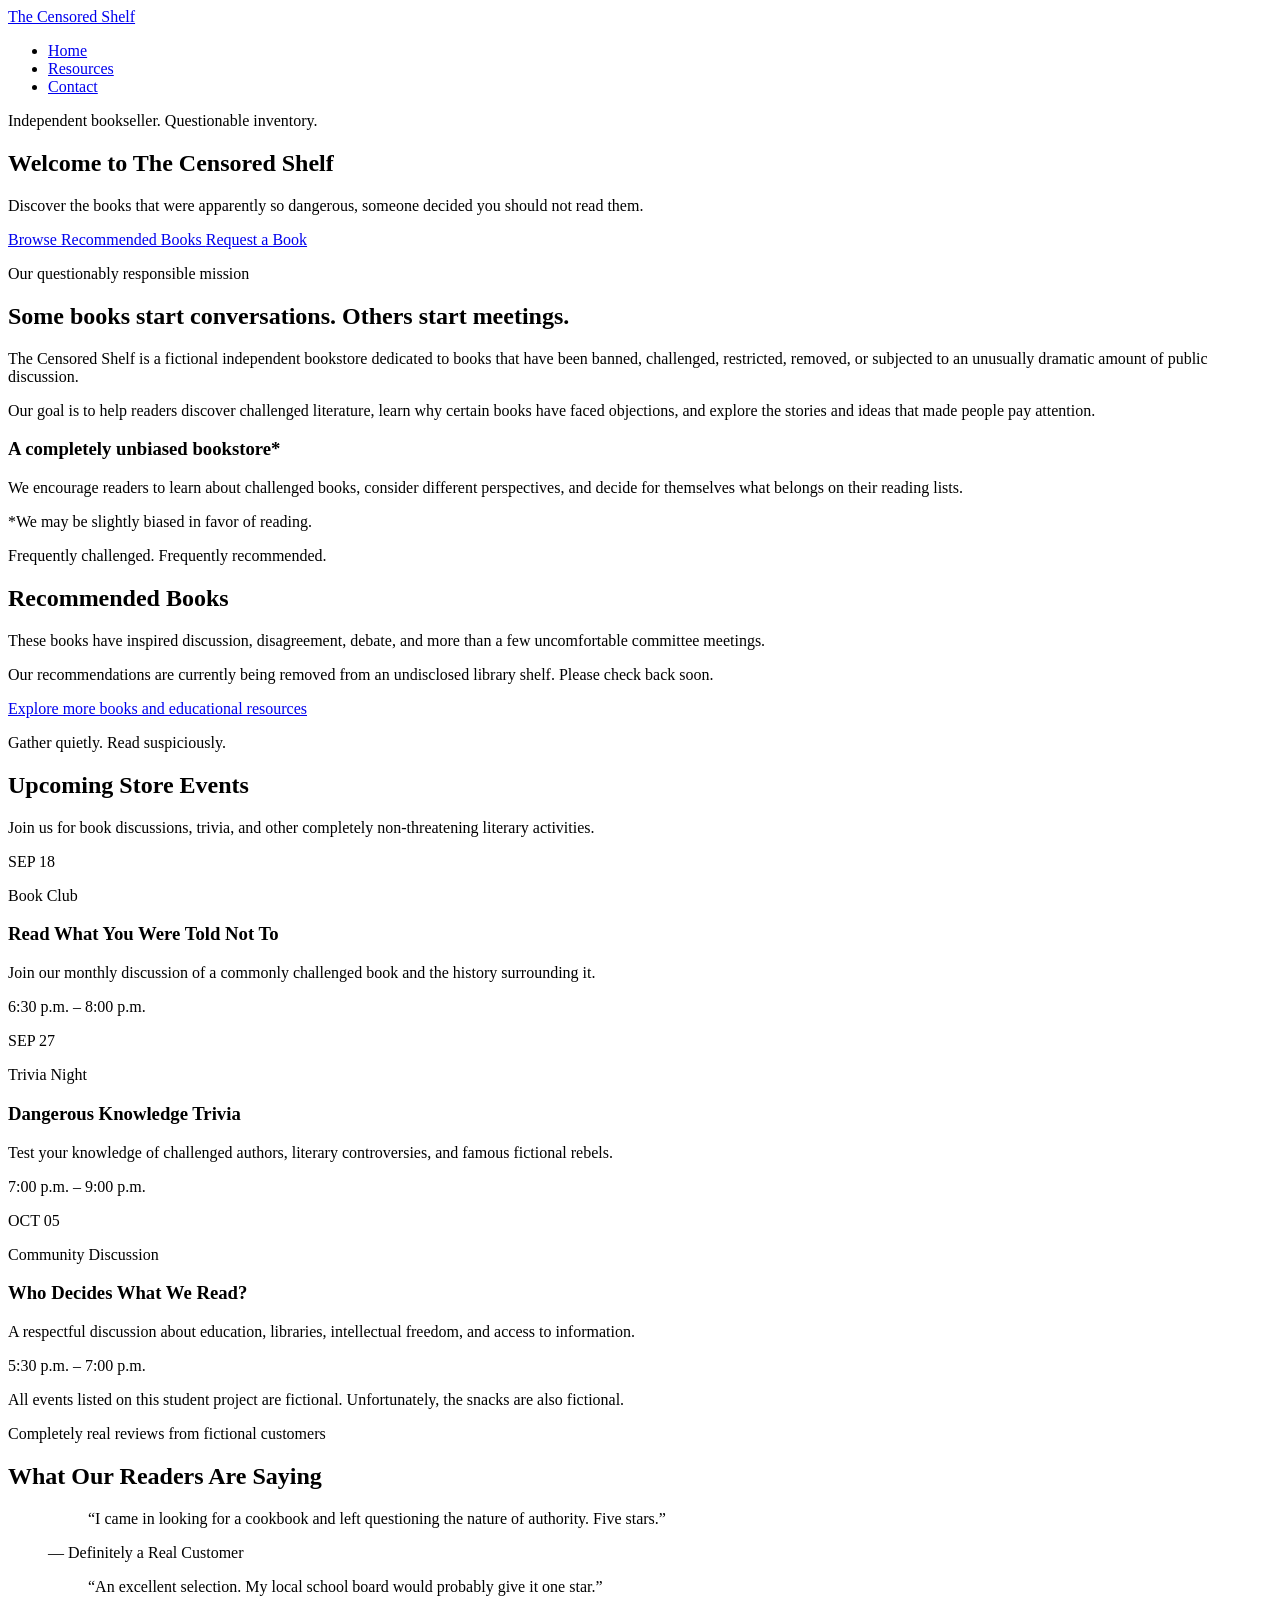
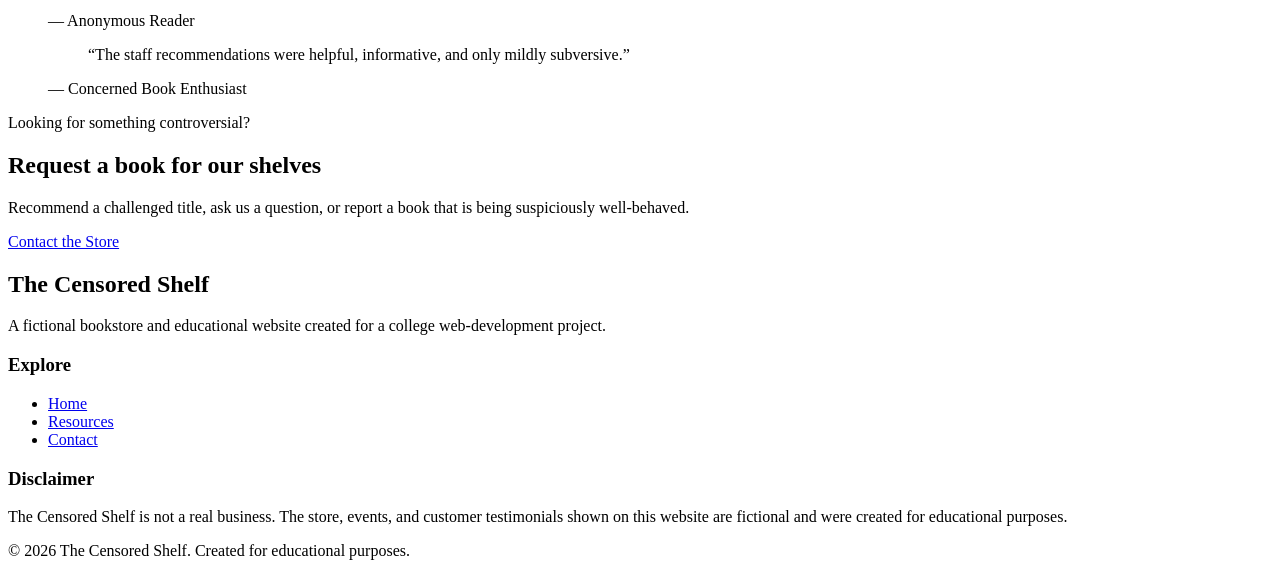
==== index.html @ 8cf1f55f "Main Page Structure Added the first pass of the main page sections" ====
<!DOCTYPE html>
<html lang="en">

<head>
    <meta charset="UTF-8">

    <meta name="viewport" content="width=device-width, initial-scale=1.0">

    <meta name="description"
        content="The Censored Shelf is a fictional bookstore and educational resource focused on banned and challenged books.">

    <title>The Censored Shelf | Home</title>

    <link rel="stylesheet" href="css/styles.css">
</head>

<body>

    <!-- Site header -->
    <header class="site-header">
        <div class="header-container">

            <a class="site-logo" href="index.html">
                The Censored Shelf
            </a>

            <nav class="main-navigation" aria-label="Main navigation">
                <ul class="navigation-list">
                    <li>
                        <a class="active-page" href="index.html">Home</a>
                    </li>

                    <li>
                        <a href="resource.html">Resources</a>
                    </li>

                    <li>
                        <a href="contact.html">Contact</a>
                    </li>
                </ul>
            </nav>

        </div>
    </header>


    <main>

        <!-- Hero section -->
        <section class="hero-section">
            <div class="hero-content">

                <p class="hero-label">
                    Independent bookseller. Questionable inventory.
                </p>

                <h1>Welcome to The Censored Shelf</h1>

                <p class="hero-tagline">
                    Discover the books that were apparently so dangerous,
                    someone decided you should not read them.
                </p>

                <div class="hero-buttons">

                    <!-- Scrolls to the recommended books section on this page -->
                    <a class="primary-button" href="#recommended-books">
                        Browse Recommended Books
                    </a>

                    <!-- Links to Lucy's contact/request page -->
                    <a class="secondary-button" href="contact.html">
                        Request a Book
                    </a>

                </div>

            </div>
        </section>


        <!-- Mission and about section -->
        <section class="about-section" id="about">
            <div class="section-container">

                <div class="section-heading">
                    <p class="section-label">
                        Our questionably responsible mission
                    </p>

                    <h2>Some books start conversations. Others start meetings.</h2>
                </div>

                <div class="about-content">

                    <div class="about-text">
                        <p>
                            The Censored Shelf is a fictional independent bookstore
                            dedicated to books that have been banned, challenged,
                            restricted, removed, or subjected to an unusually dramatic
                            amount of public discussion.
                        </p>

                        <p>
                            Our goal is to help readers discover challenged literature,
                            learn why certain books have faced objections, and explore
                            the stories and ideas that made people pay attention.
                        </p>
                    </div>

                    <aside class="about-callout">
                        <h3>A completely unbiased bookstore*</h3>

                        <p>
                            We encourage readers to learn about challenged books,
                            consider different perspectives, and decide for themselves
                            what belongs on their reading lists.
                        </p>

                        <p class="small-print">
                            *We may be slightly biased in favor of reading.
                        </p>
                    </aside>

                </div>

            </div>
        </section>


        <!-- Recommended books section -->
        <section class="books-section" id="recommended-books">
            <div class="section-container">

                <div class="section-heading">
                    <p class="section-label">
                        Frequently challenged. Frequently recommended.
                    </p>

                    <h2>Recommended Books</h2>

                    <p>
                        These books have inspired discussion, disagreement,
                        debate, and more than a few uncomfortable committee meetings.
                    </p>
                </div>

                <!--
                    David's JavaScript will dynamically generate the recommended
                    book cards and place them inside this container.
                -->
                <div class="book-grid" id="book-list" aria-live="polite">

                    <p class="book-loading">
                        Our recommendations are currently being removed from
                        an undisclosed library shelf. Please check back soon.
                    </p>

                </div>

                <noscript>
                    <p class="javascript-message">
                        JavaScript must be enabled to view the recommended book list.
                    </p>
                </noscript>

                <div class="section-link">
                    <a class="text-link" href="resource.html">
                        Explore more books and educational resources
                    </a>
                </div>

            </div>
        </section>


        <!-- Upcoming events section -->
        <section class="events-section">
            <div class="section-container">

                <div class="section-heading">
                    <p class="section-label">
                        Gather quietly. Read suspiciously.
                    </p>

                    <h2>Upcoming Store Events</h2>

                    <p>
                        Join us for book discussions, trivia, and other
                        completely non-threatening literary activities.
                    </p>
                </div>

                <div class="event-grid">

                    <article class="event-card">

                        <div class="event-date">
                            <span class="event-month">SEP</span>
                            <span class="event-day">18</span>
                        </div>

                        <div class="event-details">
                            <p class="event-type">Book Club</p>

                            <h3>Read What You Were Told Not To</h3>

                            <p>
                                Join our monthly discussion of a commonly challenged
                                book and the history surrounding it.
                            </p>

                            <p class="event-time">
                                6:30 p.m. – 8:00 p.m.
                            </p>
                        </div>

                    </article>


                    <article class="event-card">

                        <div class="event-date">
                            <span class="event-month">SEP</span>
                            <span class="event-day">27</span>
                        </div>

                        <div class="event-details">
                            <p class="event-type">Trivia Night</p>

                            <h3>Dangerous Knowledge Trivia</h3>

                            <p>
                                Test your knowledge of challenged authors,
                                literary controversies, and famous fictional rebels.
                            </p>

                            <p class="event-time">
                                7:00 p.m. – 9:00 p.m.
                            </p>
                        </div>

                    </article>


                    <article class="event-card">

                        <div class="event-date">
                            <span class="event-month">OCT</span>
                            <span class="event-day">05</span>
                        </div>

                        <div class="event-details">
                            <p class="event-type">Community Discussion</p>

                            <h3>Who Decides What We Read?</h3>

                            <p>
                                A respectful discussion about education, libraries,
                                intellectual freedom, and access to information.
                            </p>

                            <p class="event-time">
                                5:30 p.m. – 7:00 p.m.
                            </p>
                        </div>

                    </article>

                </div>

                <p class="fictional-event-note">
                    All events listed on this student project are fictional.
                    Unfortunately, the snacks are also fictional.
                </p>

            </div>
        </section>


        <!-- Testimonials section -->
        <section class="testimonials-section">
            <div class="section-container">

                <div class="section-heading">
                    <p class="section-label">
                        Completely real reviews from fictional customers
                    </p>

                    <h2>What Our Readers Are Saying</h2>
                </div>

                <div class="testimonial-grid">

                    <figure class="testimonial-card">

                        <blockquote>
                            <p>
                                “I came in looking for a cookbook and left questioning
                                the nature of authority. Five stars.”
                            </p>
                        </blockquote>

                        <figcaption>
                            — Definitely a Real Customer
                        </figcaption>

                    </figure>


                    <figure class="testimonial-card">

                        <blockquote>
                            <p>
                                “An excellent selection. My local school board would
                                probably give it one star.”
                            </p>
                        </blockquote>

                        <figcaption>
                            — Anonymous Reader
                        </figcaption>

                    </figure>


                    <figure class="testimonial-card">

                        <blockquote>
                            <p>
                                “The staff recommendations were helpful, informative,
                                and only mildly subversive.”
                            </p>
                        </blockquote>

                        <figcaption>
                            — Concerned Book Enthusiast
                        </figcaption>

                    </figure>

                </div>

            </div>
        </section>


        <!-- Contact call-to-action -->
        <section class="contact-banner">
            <div class="section-container contact-banner-content">

                <div class="contact-banner-text">
                    <p class="section-label">
                        Looking for something controversial?
                    </p>

                    <h2>Request a book for our shelves</h2>

                    <p>
                        Recommend a challenged title, ask us a question,
                        or report a book that is being suspiciously well-behaved.
                    </p>
                </div>

                <a class="primary-button" href="contact.html">
                    Contact the Store
                </a>

            </div>
        </section>

    </main>


    <!-- Site footer -->
    <footer class="site-footer">
        <div class="footer-container">

            <div class="footer-about">
                <h2>The Censored Shelf</h2>

                <p>
                    A fictional bookstore and educational website created
                    for a college web-development project.
                </p>
            </div>


            <nav class="footer-navigation" aria-label="Footer navigation">
                <h3>Explore</h3>

                <ul>
                    <li>
                        <a href="index.html">Home</a>
                    </li>

                    <li>
                        <a href="resource.html">Resources</a>
                    </li>

                    <li>
                        <a href="contact.html">Contact</a>
                    </li>
                </ul>
            </nav>


            <div class="footer-disclaimer">
                <h3>Disclaimer</h3>

                <p>
                    The Censored Shelf is not a real business. The store,
                    events, and customer testimonials shown on this website
                    are fictional and were created for educational purposes.
                </p>
            </div>

        </div>

        <div class="footer-bottom">
            <p>
                &copy; 2026 The Censored Shelf. Created for educational purposes.
            </p>
        </div>
    </footer>


    <!--
        David can add the JavaScript file here after creating it.

        Expected filename:
        js/script.js

        Uncomment the line below once the file exists.
    -->

    <!-- <script src="js/script.js"></script> -->

</body>

</html>
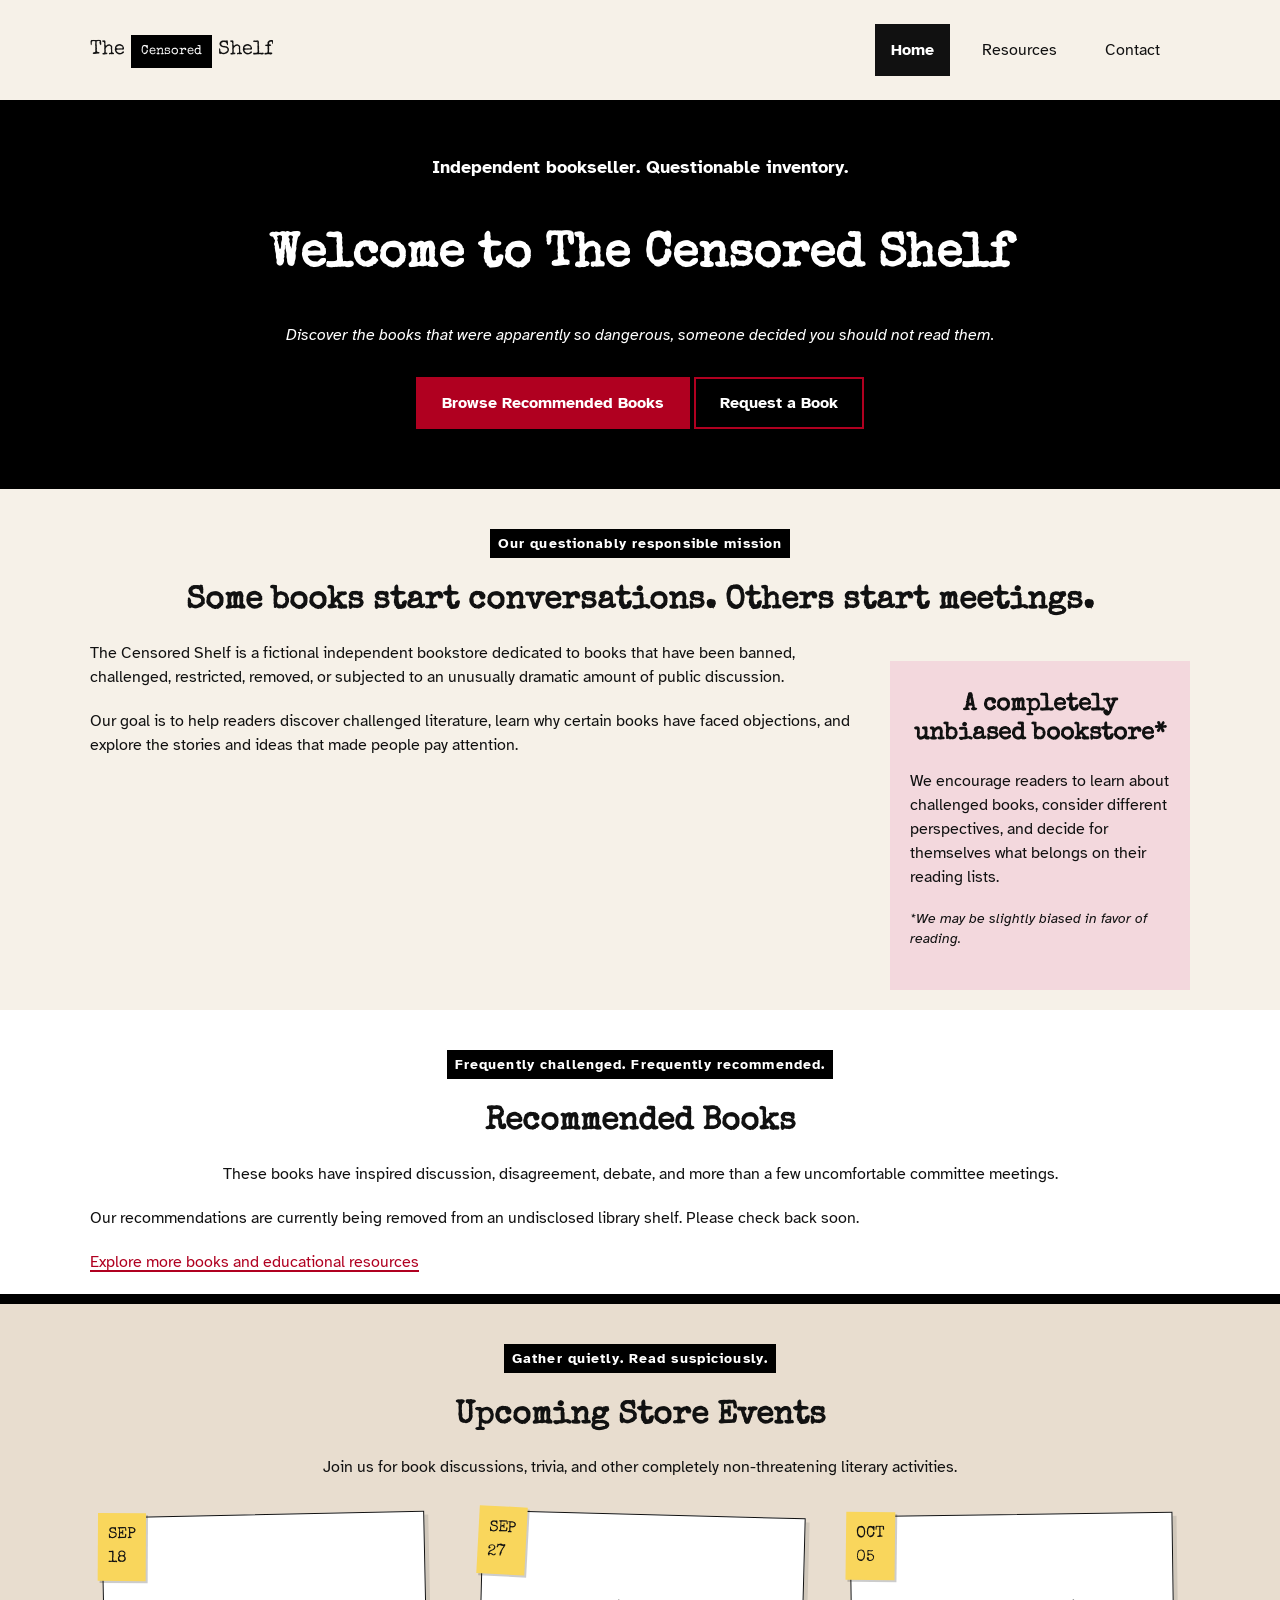
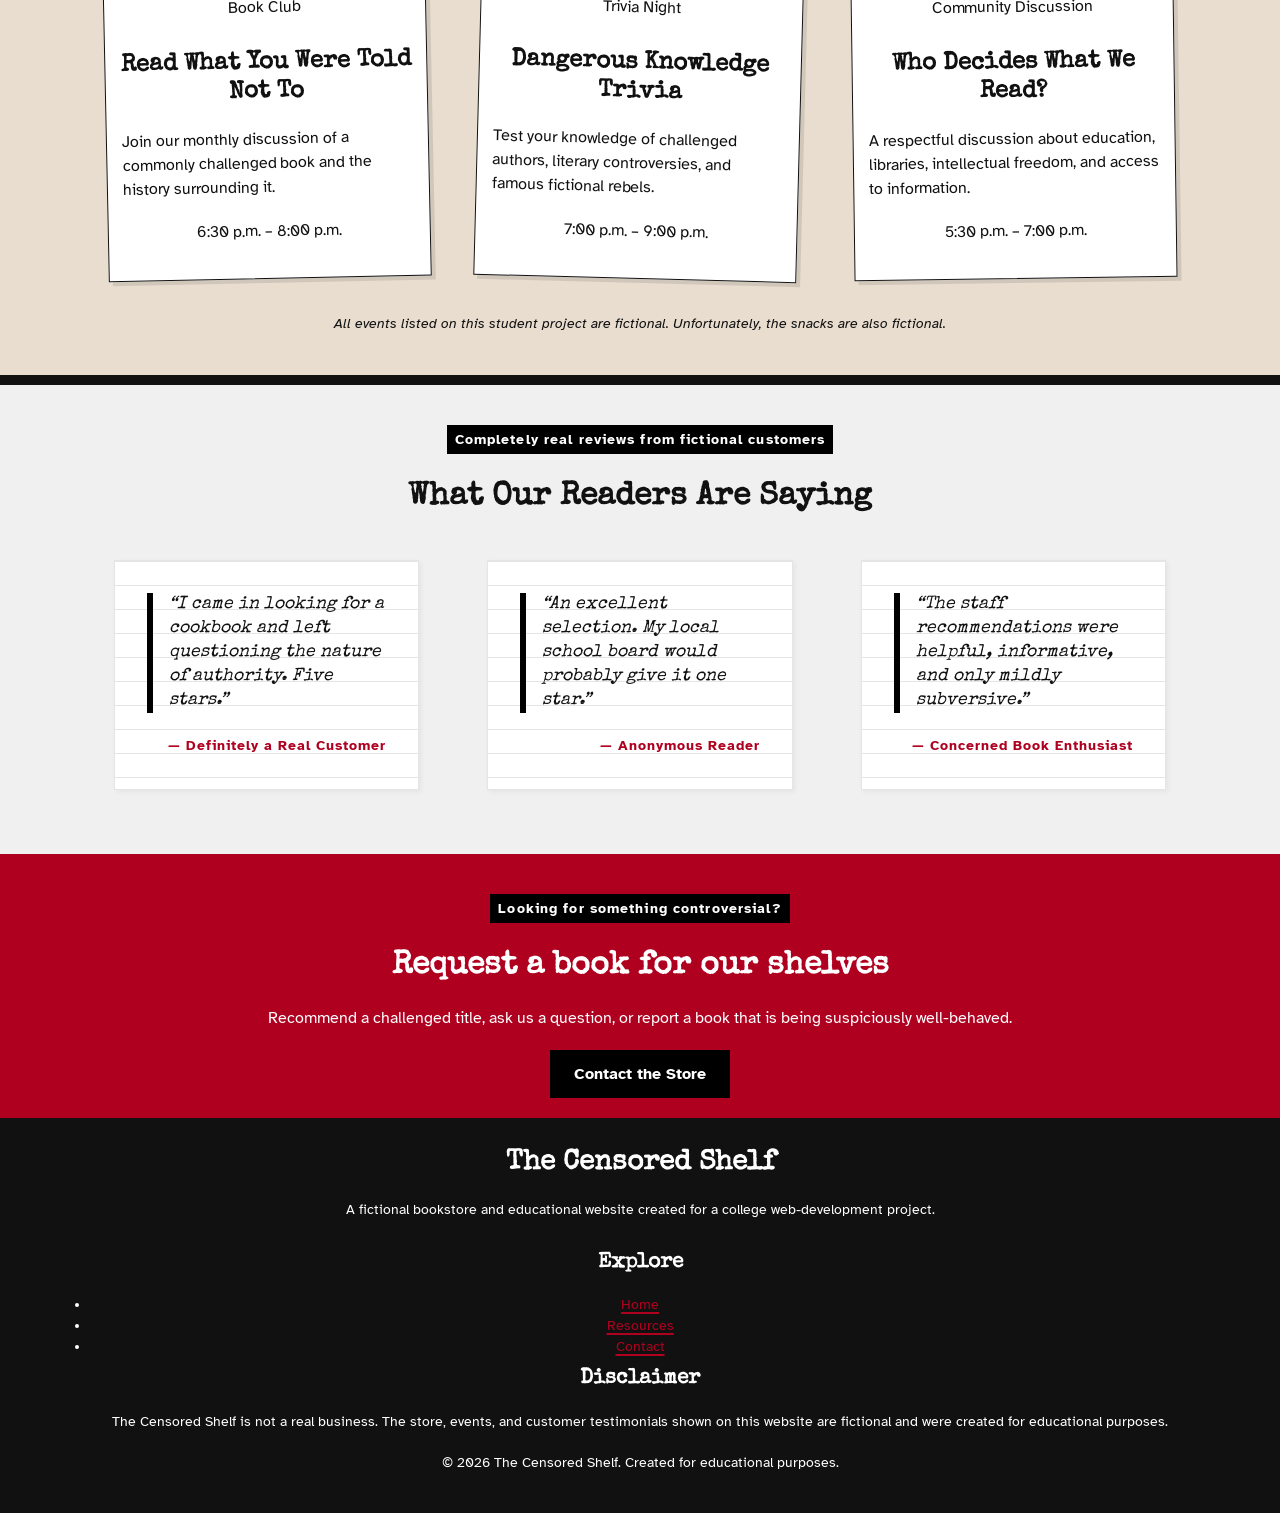
==== commit 81659d9d: "Initial styling of main page" ====
--- a/index.html
+++ b/index.html
@@ -10,6 +10,12 @@
         content="The Censored Shelf is a fictional bookstore and educational resource focused on banned and challenged books.">
 
     <title>The Censored Shelf | Home</title>
+
+    <link rel="preconnect" href="https://fonts.googleapis.com">
+    <link rel="preconnect" href="https://fonts.gstatic.com" crossorigin>
+    <link
+        href="https://fonts.googleapis.com/css2?family=Atkinson+Hyperlegible:ital,wght@0,400;0,700;1,400;1,700&family=Special+Elite&display=swap"
+        rel="stylesheet">
 
     <link rel="stylesheet" href="css/styles.css">
 </head>
@@ -21,10 +27,12 @@
         <div class="header-container">
 
             <a class="site-logo" href="index.html">
-                The Censored Shelf
+                The <span class="redacted">Censored</span> Shelf
             </a>
 
             <nav class="main-navigation" aria-label="Main navigation">
+                <input type="checkbox" id="checkbox-toggle">
+                <label for="checkbox-toggle" class="menu-btn"><span class="sr-only">Open navigation menu</span></label>
                 <ul class="navigation-list">
                     <li>
                         <a class="active-page" href="index.html">Home</a>
@@ -362,7 +370,7 @@
                     </p>
                 </div>
 
-                <a class="primary-button" href="contact.html">
+                <a class="black-button" href="contact.html">
                     Contact the Store
                 </a>
 
--- a/css/styles.css
+++ b/css/styles.css
@@ -0,0 +1,571 @@
+* {
+    box-sizing: border-box;
+    margin: 0;
+    padding: 0;
+}
+
+:root {
+    --background: #F6F1E8;
+    --card: #FFFFFF;
+    --text: #111111;
+    --redaction-black: #000000;
+    --censored-gray: #E5E5E5;
+    --file-gray: #F0F0F0;
+    --archive-tan: #E8DDCF;
+    --red-light: #F3D8DD;
+    --link: #B00020;
+    --link-focus: #F9D65C;
+    --link-hover: #7A0016;
+    --link-visited: #6D213C;
+    --white-text: #FFFFFF;
+}
+
+body {
+    color: var(--text);
+    background-color: var(--background);
+    line-height: 1.5;
+    font-family: "Atkinson Hyperlegible", Arial, sans-serif;
+    font-size: 100%;
+}
+
+.header-container,
+.hero-content,
+.section-container,
+.footer-container {
+    width: 90%;
+    max-width: 1100px;
+    margin-right: auto;
+    margin-left: auto;
+}
+
+.header-container {
+    display: flex;
+    align-items: center;
+    justify-content: space-between;
+}
+
+/* Headings, Links, Buttons, Images */
+
+h1,
+h2,
+h3,
+h4,
+h5,
+h6 {
+    font-family: "Special Elite", Georgia, serif;
+    text-align: center;
+    padding-top: 10px;
+    padding-bottom: 20px;
+}
+
+h1 {
+    font-size: 250%;
+    line-height: 1.1;
+}
+
+h2 {
+    font-size: 200%;
+    line-height: 1.15;
+}
+
+h3 {
+    font-size: 150%;
+    line-height: 1.2;
+}
+
+h4 {
+    font-size: 125%;
+    line-height: 1.25;
+}
+
+p {
+    margin-bottom: 20px;
+}
+
+a {
+    color: var(--link);
+    text-decoration: underline;
+    text-decoration-thickness: 2px;
+    text-underline-offset: 3px;
+}
+
+a:visited {
+    color: var(--link-visited);
+}
+
+a:hover,
+a:focus {
+    color: var(--link-hover);
+    text-decoration-thickness: 3px;
+}
+
+a:focus {
+    outline: 3px solid var(--link-focus);
+    outline-offset: 3px;
+}
+
+a:active {
+    color: var(--redaction-black);
+}
+
+.primary-button,
+.secondary-button,
+.black-button {
+    display: inline-block;
+    padding: 12px 24px;
+    text-decoration: none;
+    font-weight: 600;
+    transition: background-color 0.3 ease, transform 0.2 ease;
+}
+
+.primary-button {
+    background-color: var(--link);
+    color: var(--white-text);
+    border: 2px solid var(--link);
+    margin-bottom: 10px;
+}
+
+.secondary-button {
+    background-color: transparent;
+    color: var(--white-text);
+    border: 2px solid var(--link);
+}
+
+.black-button {
+    background-color: var(--redaction-black);
+    border-color: var(--redaction-black);
+    color: var(--white-text);
+}
+
+.primary-button:hover,
+.primary-button:focus,
+.secondary-button:hover,
+.secondary-button:focus,
+.black-button:hover,
+.black-button:focus {
+    background-color: var(--link-hover);
+    border-color: var(--link-hover);
+    color: var(--white-text);
+}
+
+/* Redaction Decor */
+
+.redacted {
+    background-color: var(--redaction-black);
+    color: var(--white-text);
+    font-size: 65%;
+    padding: 10px;
+}
+
+/* Header Section (title & navbar) */
+
+.site-header {
+    padding: 10px 0;
+    border-bottom: 4px solid var(--redaction-black);
+}
+
+a.site-logo {
+    font-family: "Special Elite", Georgia, serif;
+    font-size: 125%;
+    text-decoration: none;
+    display: inline-block;
+    color: var(--text);
+}
+
+.main-navigation {
+    position: static;
+    right: 20px;
+    top: 50%;
+    transform: none;
+    background-color: var(--background);
+    margin-bottom: 0;
+    margin-left: auto;
+    padding-top: 0;
+    padding-bottom: 0;
+}
+
+.main-navigation ul {
+    display: none;
+    align-items: center;
+    width: 100%;
+}
+
+.main-navigation li {
+    width: 100%;
+    text-align: center;
+    padding: 0.5rem;
+}
+
+.navigation-list {
+    width: max-content;
+    min-width: 200px;
+    position: fixed;
+    z-index: 1000;
+    left: auto;
+    right: 0;
+    display: none;
+    background-color: var(--background);
+}
+
+.navigation-list a {
+    text-decoration: none;
+    padding: 0.5rem 0.75rem;
+}
+
+.navigation-list a:hover,
+.navigation-list a:focus {
+    background-color: var(--link-focus);
+    color: var(--redaction-black);
+    text-decoration: underline;
+    text-decoration-thickness: 2px;
+    text-underline-offset: 4px;
+}
+
+.navigation-list a:focus {
+    outline: 3px solid var(--link-focus);
+    outline-offset: 3px;
+}
+
+.active-page {
+    background-color: var(--text);
+    color: var(--white-text);
+    font-weight: 700;
+    text-decoration: none;
+    pointer-events: none;
+    cursor: default;
+}
+
+.menu-btn {
+    display: flex;
+    align-items: center;
+    margin-bottom: 0;
+    padding: 8px 12px;
+    text-align: center;
+    color: var(--text);
+    width: auto;
+    cursor: pointer;
+}
+
+.menu-btn::after {
+    content: "\2630";
+    font-size: 150%;
+}
+
+#checkbox-toggle {
+    display: none;
+}
+
+#checkbox-toggle:checked~.navigation-list {
+    display: block;
+}
+
+#checkbox-toggle:checked~.menu-btn::after {
+    content: "\2716";
+}
+
+.sr-only {
+    /* Hide the checkbox toggle label, for screen readers only. */
+    position: absolute;
+    width: 1px;
+    height: 1px;
+    padding: 0;
+    margin: -1px;
+    overflow: hidden;
+    clip-path: inset(50%);
+    white-space: nowrap;
+    border: 0;
+}
+
+/* Main Content */
+
+section {
+    padding-top: 20px;
+    padding-bottom: 20px;
+}
+
+.section-heading {
+    text-align: center;
+}
+
+.section-label {
+    display: inline-block;
+    background-color: var(--redaction-black);
+    color: var(--white-text);
+    font-size: 87.5%;
+    font-weight: 700;
+    text-align: center;
+    letter-spacing: 0.08em;
+    padding: 0.25rem 0.5rem;
+    margin-bottom: 16px;
+    margin-top: 20px;
+
+}
+
+.hero-section {
+    background-color: var(--redaction-black);
+    color: var(--white-text);
+    text-align: center;
+    padding: 50px 0;
+}
+
+.hero-label {
+    font-size: 110%;
+    font-weight: 700;
+    padding-bottom: 20px;
+}
+
+.hero-section h1 {
+    font-size: 300%;
+}
+
+.hero-tagline {
+    font-style: italic;
+    padding-top: 20px;
+    padding-bottom: 10px;
+}
+
+.about-section {
+    display: flex;
+    gap: 40px;
+    align-items: flex-start;
+}
+
+.about-callout {
+    background-color: var(--red-light);
+    padding: 20px;
+    margin-top: 20px;
+}
+
+.small-print {
+    font-style: italic;
+    font-size: 86%;
+}
+
+.books-section {
+    background-color: var(--card);
+}
+
+.event-grid,
+.testimonial-grid {
+    display: grid;
+    grid-template-columns: 1fr;
+    grid-template-rows: auto auto auto;
+    gap: 20px;
+    margin-bottom: 20px;
+}
+
+.events-section {
+    background-color: var(--archive-tan);
+    border-top: 10px solid var(--redaction-black);
+}
+
+.event-card {
+    position: relative;
+    display: flex;
+    flex-direction: column;
+    background-color: var(--card);
+    border: 1px solid var(--text);
+    padding: 5px 15px 15px;
+    margin: 15px;
+    box-shadow: 4px 4px 0px rgba(0, 0, 0, 0.1);
+}
+
+.event-card:nth-child(1) {
+    transform: rotate(-1.2deg);
+}
+
+.event-card:nth-child(2) {
+    transform: rotate(1.5deg);
+}
+
+.event-card:nth-child(3) {
+    transform: rotate(-0.8deg);
+}
+
+.event-card .event-date {
+    position: absolute;
+    top: -5px;
+    left: -5px;
+    display: flex;
+    flex-direction: column;
+    background-color: var(--link-focus);
+    font-family: "Special Elite", Georgia, serif;
+    padding: 10px;
+    box-shadow: 2px 2px 0px rgba(0, 0, 0, 0.2);
+    transform: rotate(1.5deg);
+    z-index: 2;
+}
+
+.event-details {
+    padding-top: 75px;
+}
+
+.event-type,
+.event-time {
+    text-align: center;
+}
+
+.fictional-event-note {
+    font-size: 86%;
+    font-style: italic;
+    text-align: center;
+}
+
+.testimonials-section {
+    background-color: var(--file-gray);
+    border-top: 10px solid var(--text);
+}
+
+.testimonial-card {
+    background-color: var(--card);
+    border: 1px solid var(--censored-gray);
+    padding: 2rem;
+    position: relative;
+    box-shadow: rgba(0, 0, 0, 0.05) 2px 2px 5px;
+    margin: 1.5rem;
+    background-image: linear-gradient(var(--censored-gray) 1px, transparent 1px);
+    background-size: 100% 1.5rem;
+    line-height: 1.5rem;
+}
+
+.testimonial-card blockquote {
+    font-family: "Special Elite", Georgia, serif;
+    color: var(--text);
+    font-size: 1.1rem;
+    margin-bottom: 1rem;
+    font-style: italic;
+    border-left: 6px solid var(--redaction-black);
+    padding-left: 1rem;
+
+}
+
+figcaption {
+    text-align: right;
+    font-size: 0.9rem;
+    color: var(--link);
+    font-weight: bold;
+    letter-spacing: 1px;
+}
+
+.contact-banner {
+    background-color: var(--link);
+    color: var(--white-text);
+}
+
+.contact-banner-content {
+    text-align: center;
+}
+
+
+
+/* Form */
+
+label {
+    display: block;
+    margin-bottom: .25em;
+}
+
+input,
+select,
+textarea {
+    width: 100%;
+    font-family: inherit;
+    font-size: inherit;
+    padding: .4em;
+    margin-bottom: .5em;
+}
+
+textarea {
+    height: 5em;
+}
+
+/* Footer Section */
+
+footer {
+    background-color: var(--text);
+    color: var(--white-text);
+    padding: 20px;
+    text-align: center;
+    font-size: 86%;
+}
+
+/* Transform for screens bigger than 768px */
+
+@media only screen and (min-width: 768px) {}
+
+/* Transform for screens bigger than 1024px */
+
+@media only screen and (min-width: 1024px) {
+    .menu-btn {
+        display: none;
+    }
+
+    .main-navigation {
+        width: auto;
+        flex: 1 1 0%;
+        display: flex;
+        justify-content: flex-end;
+        padding: 6px;
+        margin-bottom: 0;
+        background-color: var(--background);
+    }
+
+    .main-navigation ul {
+        display: flex;
+        justify-content: space-between;
+        flex-direction: row;
+        justify-content: center;
+        align-items: center;
+        list-style: none;
+        padding: 0;
+        margin: 0;
+        width: auto;
+        flex-wrap: nowrap;
+        position: static;
+    }
+
+    .main-navigation li {
+        width: auto;
+    }
+
+    .main-navigation a {
+        display: block;
+        padding: 14px 16px;
+        text-decoration: none;
+        white-space: nowrap;
+        color: var(--text);
+    }
+
+    .main-navigation a.active-page {
+        color: var(--white-text);
+    }
+
+    .navigation-list {
+        background-color: var(--background);
+    }
+
+    .about-content {
+        display: flex;
+        gap: 30px;
+        align-items: flex-start;
+    }
+
+    .about-text {
+        flex: 1 1 0%;
+        width: auto;
+    }
+
+    .about-callout {
+        flex: 0 0 300px;
+        width: auto;
+    }
+
+    .event-grid,
+    .testimonial-grid {
+        display: grid;
+        grid-template-columns: 1fr 1fr 1fr;
+        grid-template-rows: auto;
+        gap: 20px;
+        margin-bottom: 20px;
+    }
+}
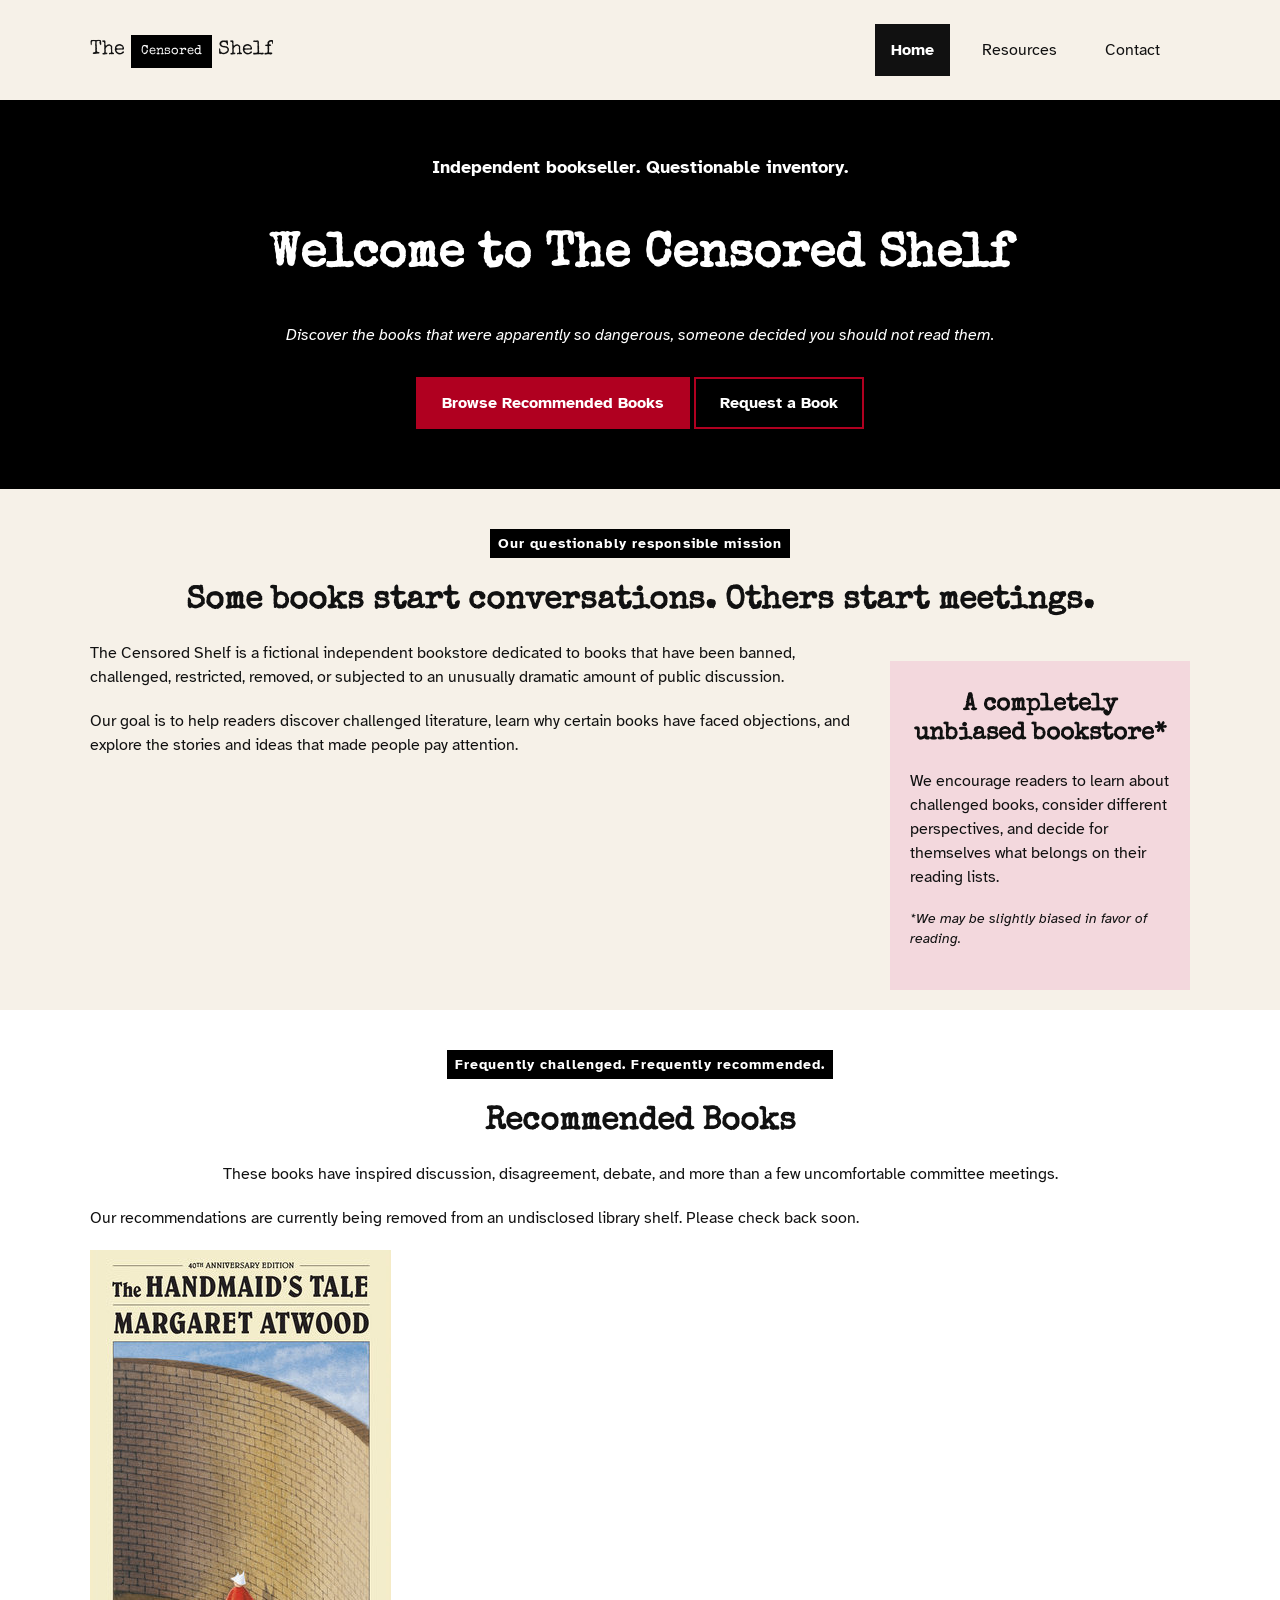
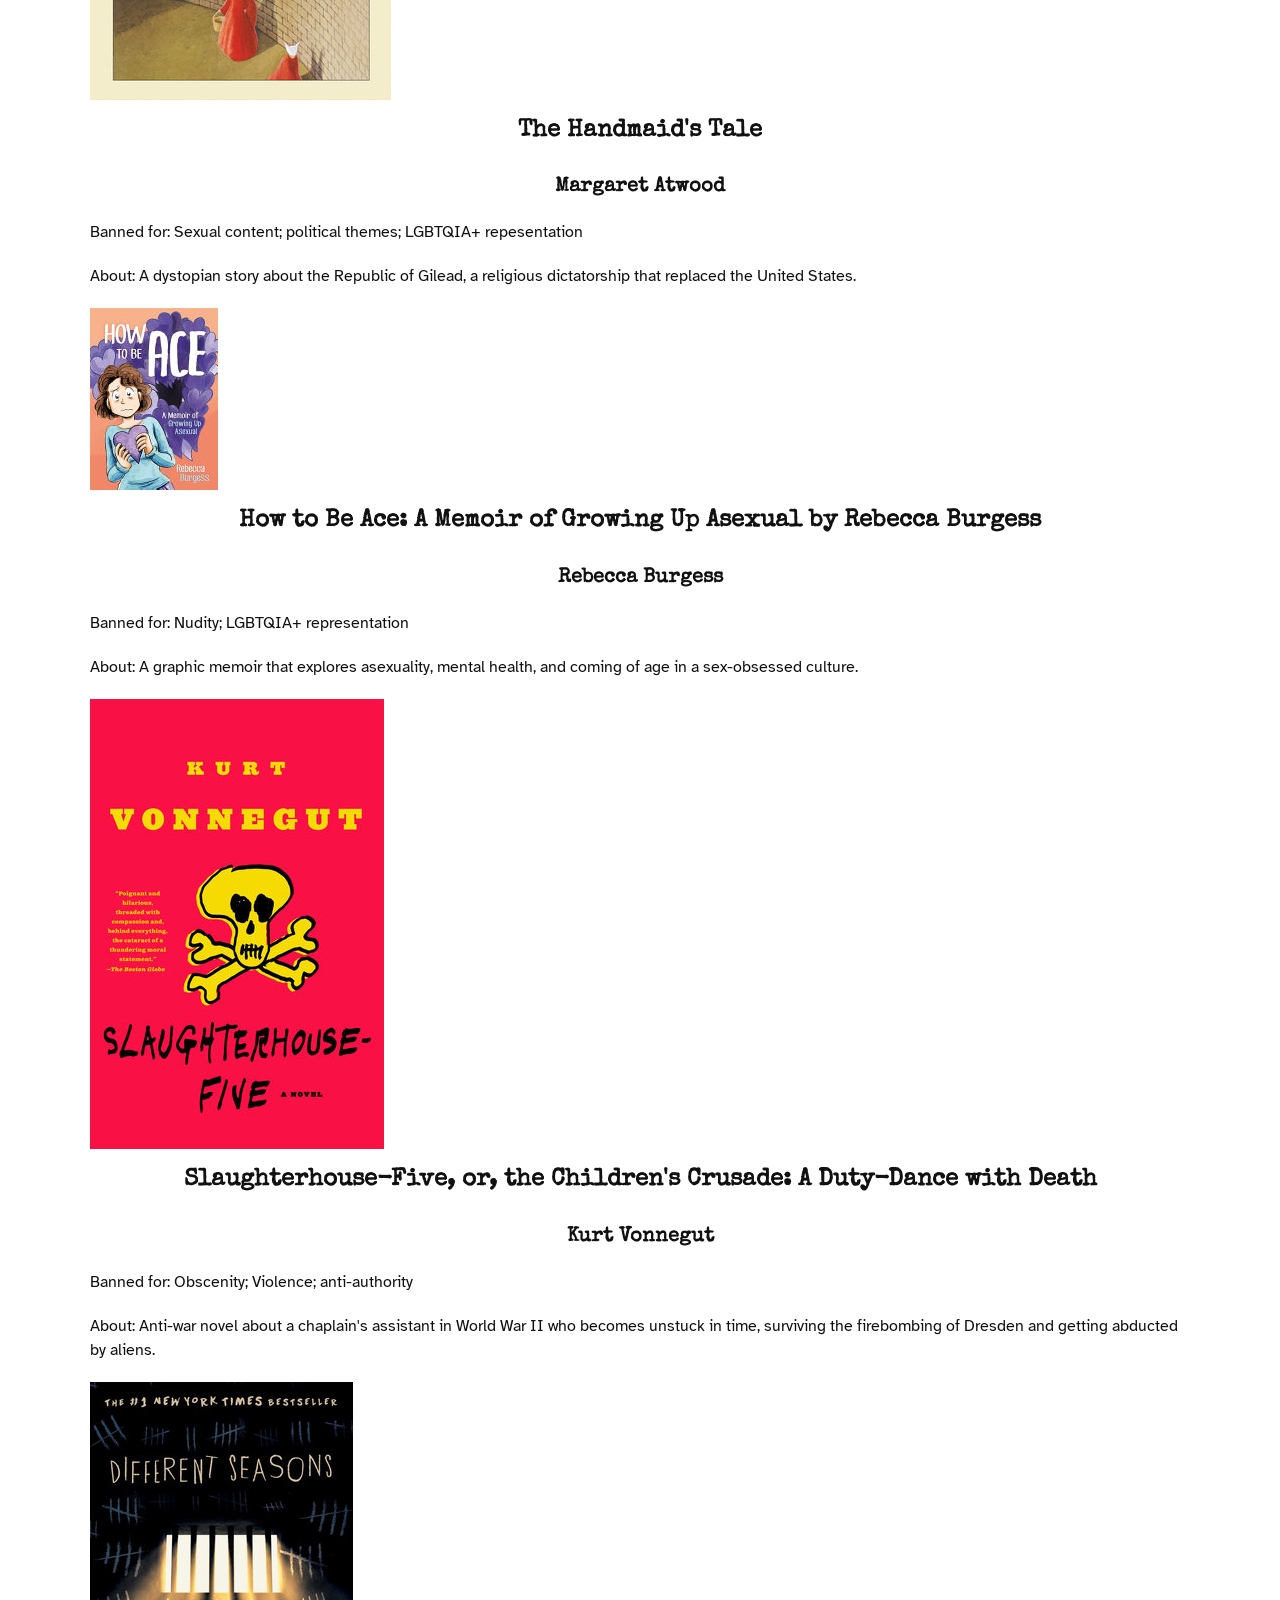
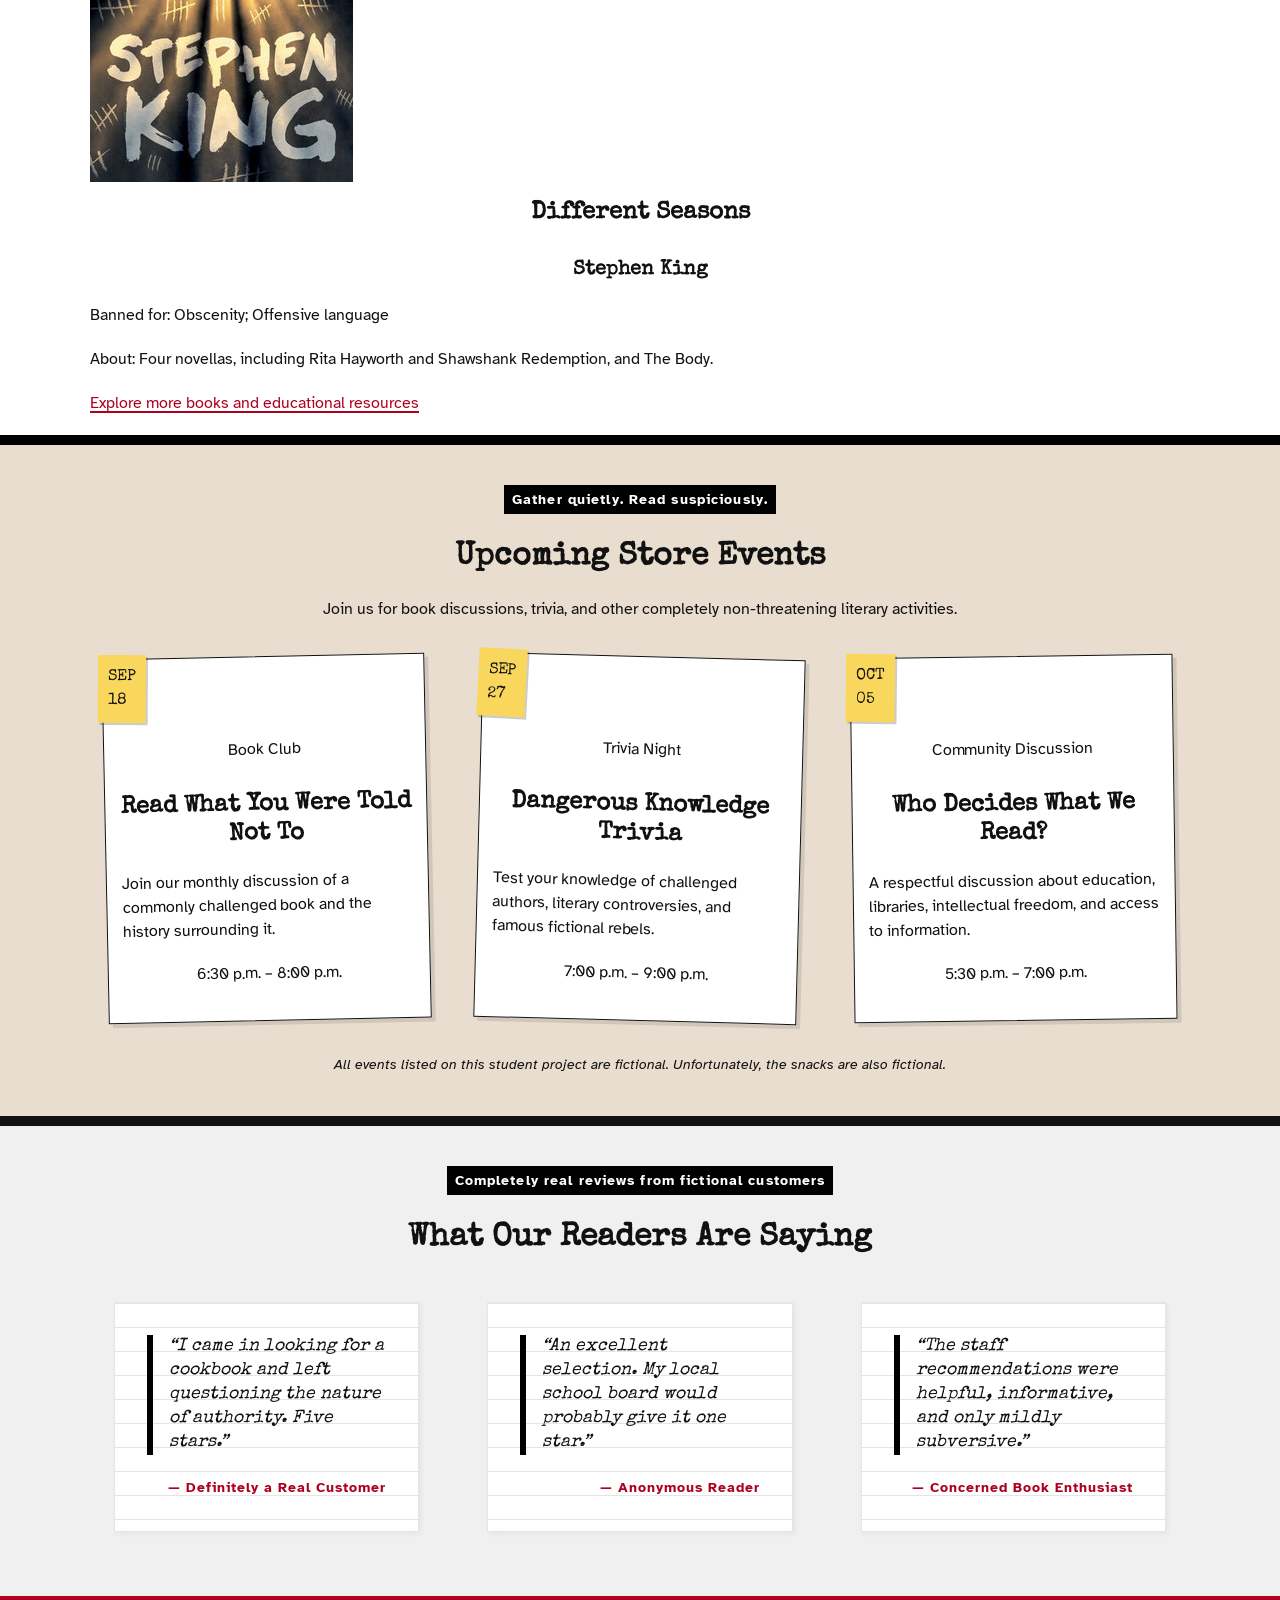
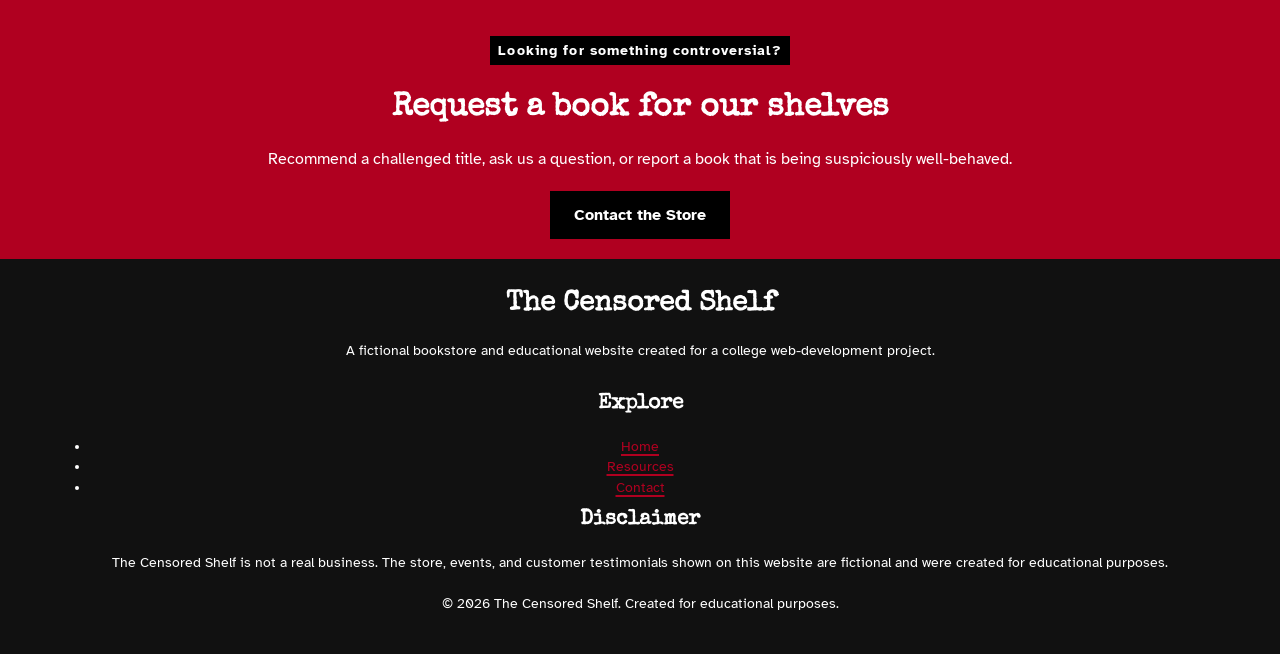
==== commit 3c691c69: "JS initial make by dave Added js file added .js file with programmatic card maker added images folde" ====
--- a/index.html
+++ b/index.html
@@ -442,7 +442,7 @@
         Uncomment the line below once the file exists.
     -->
 
-    <!-- <script src="js/script.js"></script> -->
+    <script src="js/script.js"></script>
 
 </body>
 
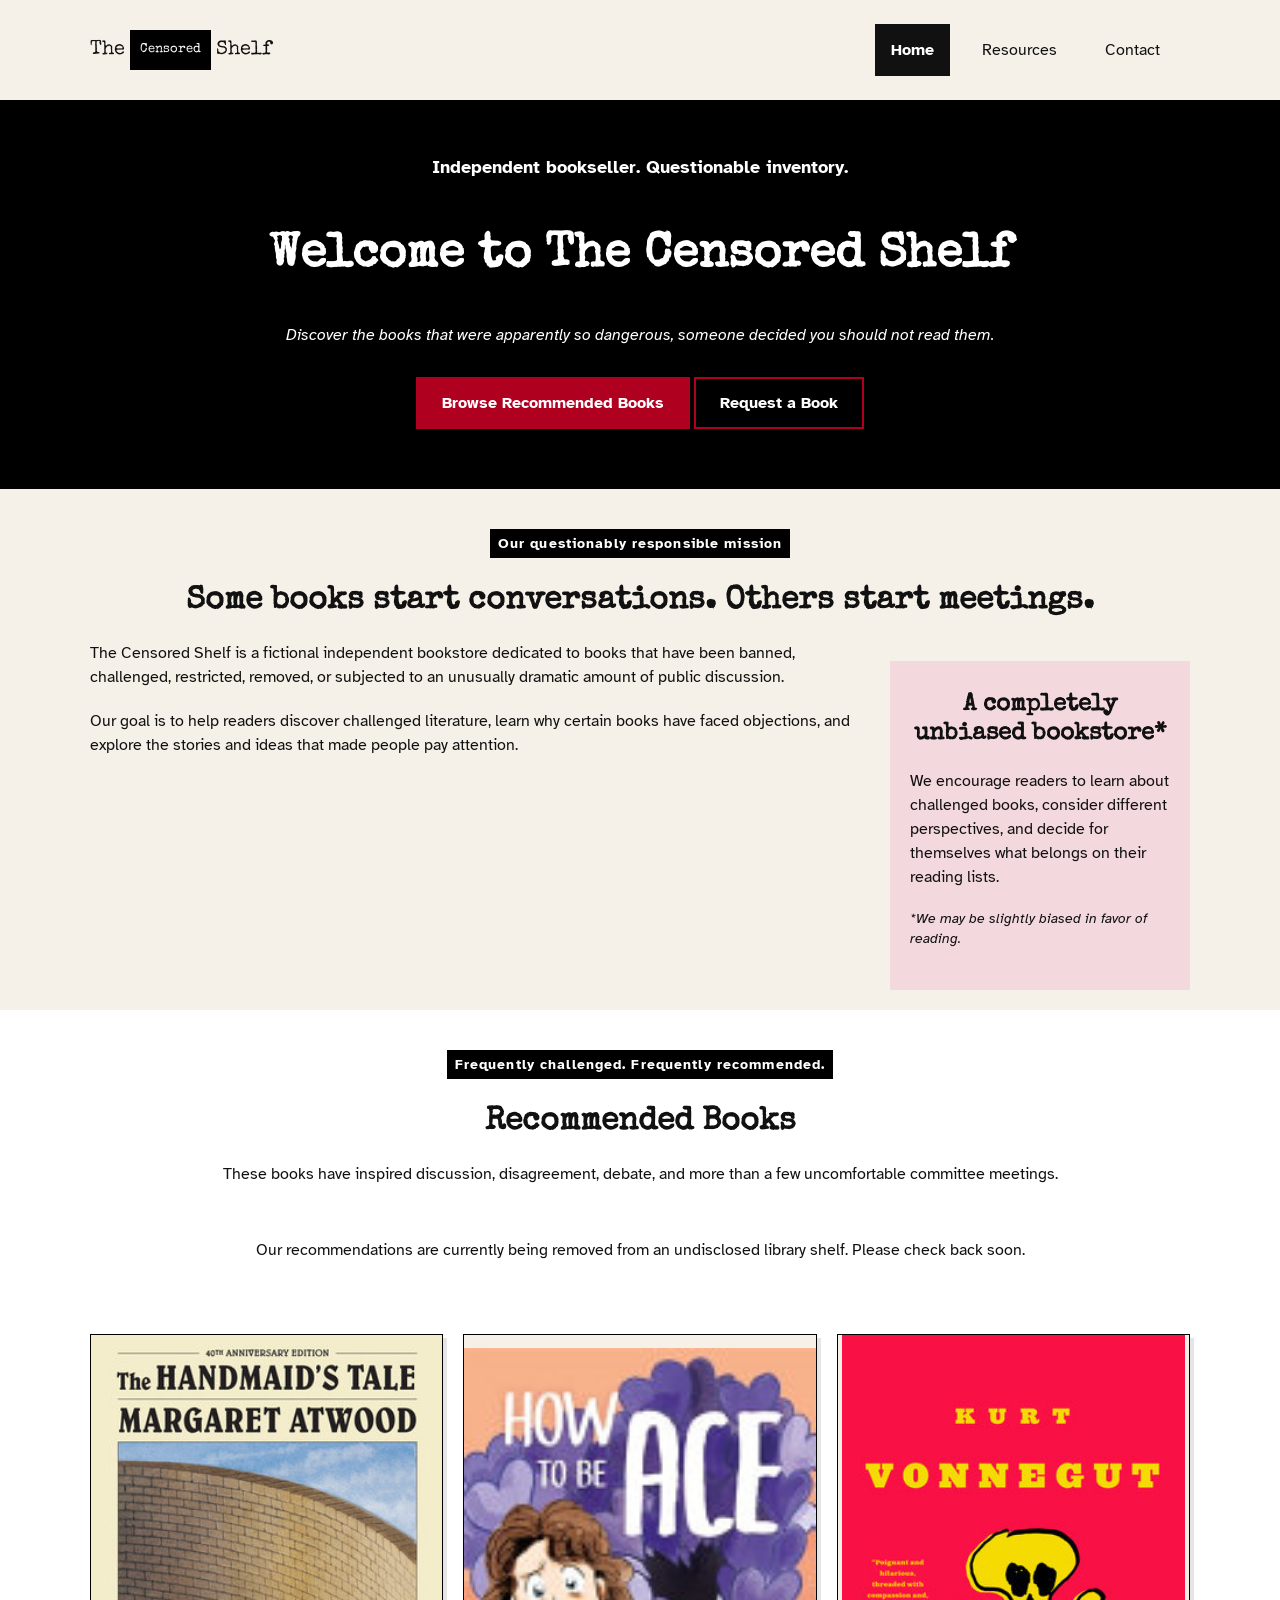
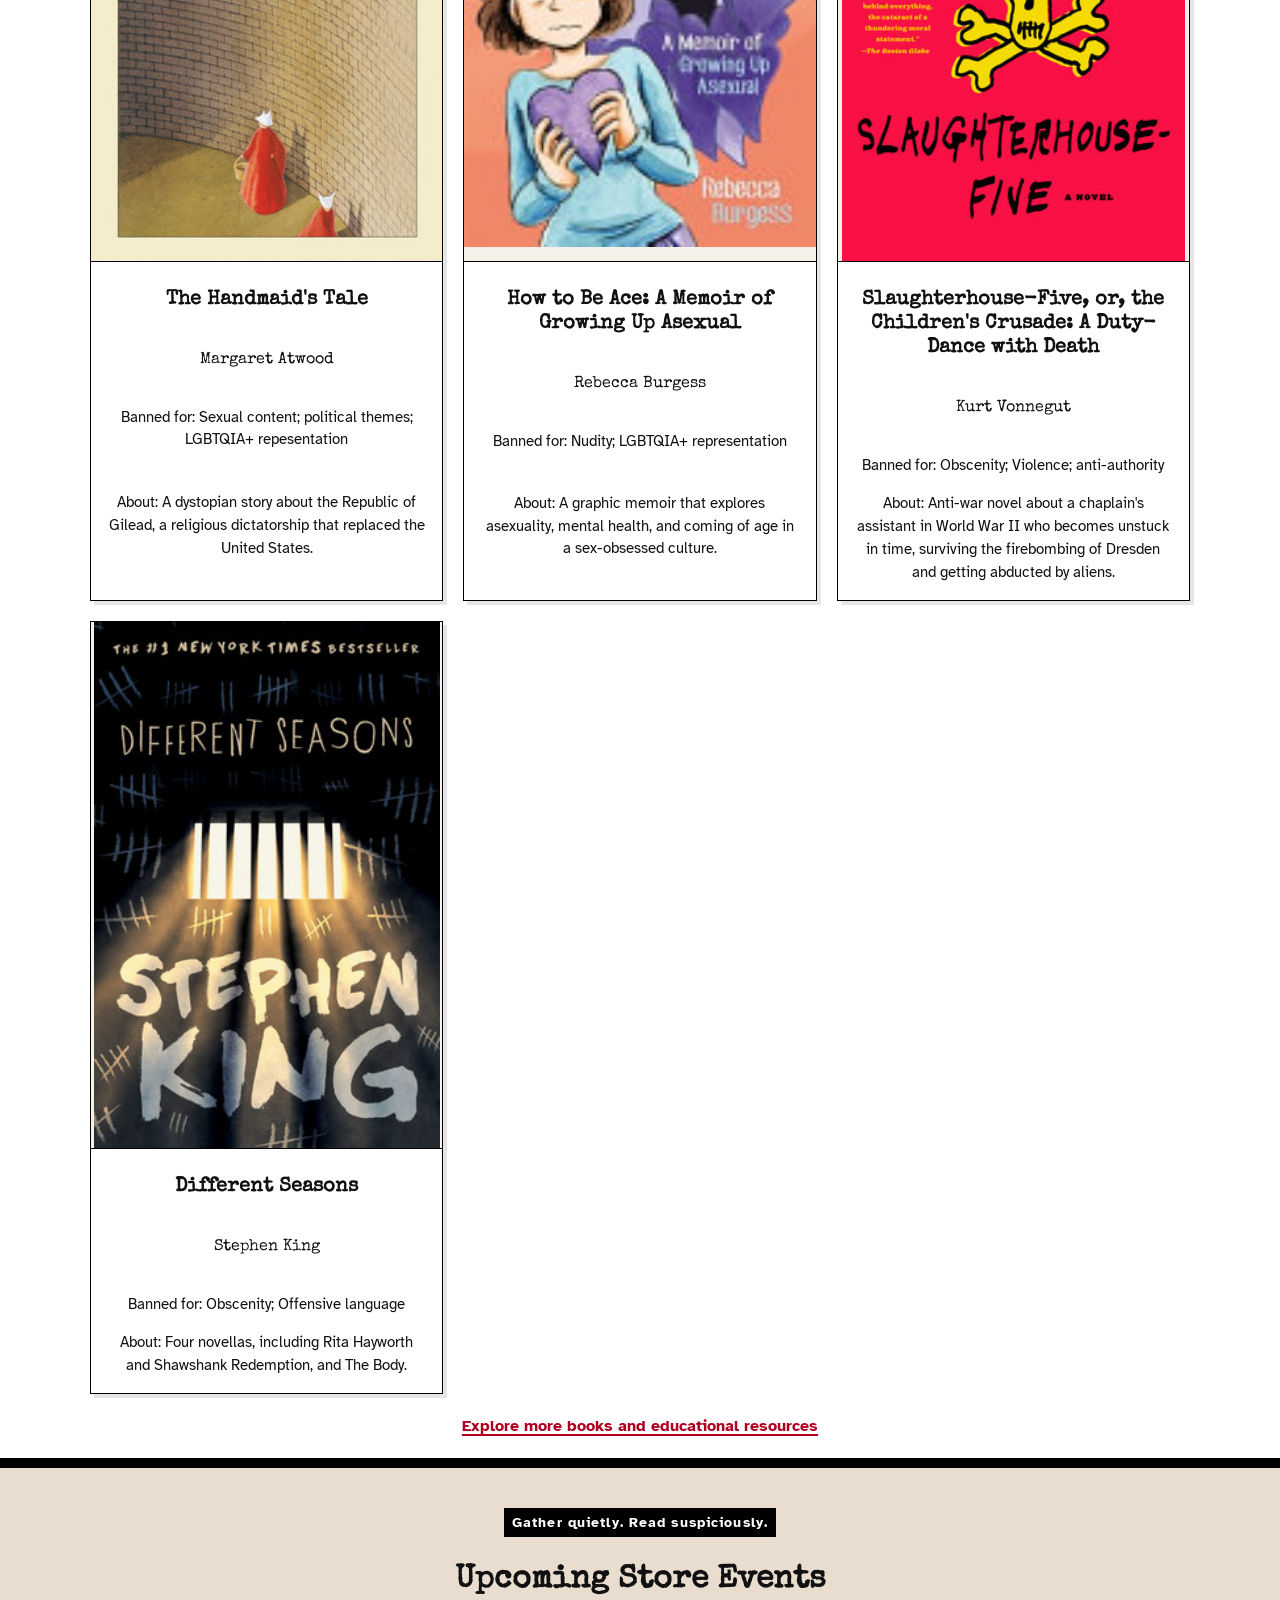
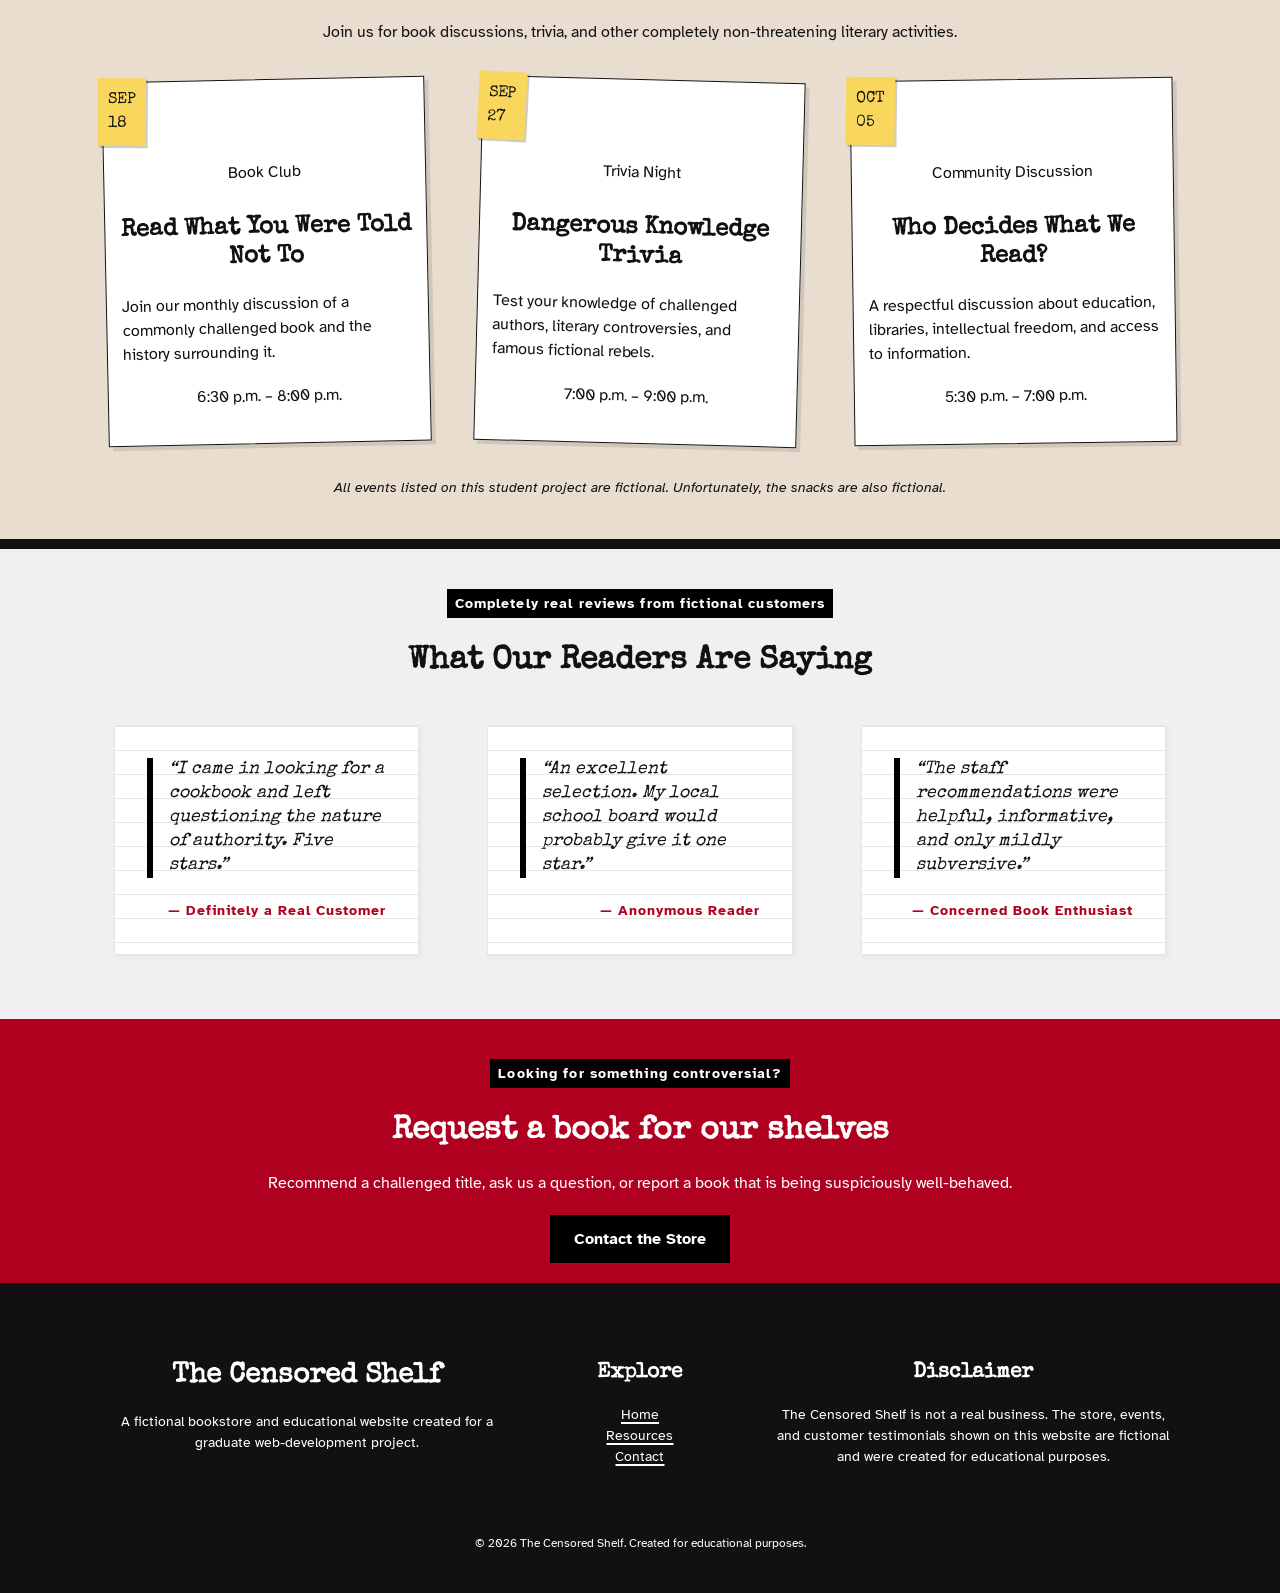
==== commit 175ee278: "Styled footer & book cards" ====
--- a/index.html
+++ b/index.html
@@ -35,7 +35,7 @@
                 <label for="checkbox-toggle" class="menu-btn"><span class="sr-only">Open navigation menu</span></label>
                 <ul class="navigation-list">
                     <li>
-                        <a class="active-page" href="index.html">Home</a>
+                        <a class="active-page">Home</a>
                     </li>
 
                     <li>
@@ -389,7 +389,7 @@
 
                 <p>
                     A fictional bookstore and educational website created
-                    for a college web-development project.
+                    for a graduate web-development project.
                 </p>
             </div>
 
--- a/css/styles.css
+++ b/css/styles.css
@@ -155,6 +155,7 @@
     color: var(--white-text);
     font-size: 65%;
     padding: 10px;
+    margin: 0 5px;
 }
 
 /* Header Section (title & navbar) */
@@ -168,8 +169,12 @@
     font-family: "Special Elite", Georgia, serif;
     font-size: 125%;
     text-decoration: none;
-    display: inline-block;
     color: var(--text);
+    height: auto;
+    white-space: nowrap;
+    display: flex;
+    align-items: center;
+    margin-right: 6px;
 }
 
 .main-navigation {
@@ -343,6 +348,60 @@
 
 .books-section {
     background-color: var(--card);
+    text-align: center;
+}
+
+.book-grid {
+    display: grid;
+    grid-template-columns: 1fr;
+    grid-template-rows: auto;
+    gap: 20px;
+    margin-bottom: 20px;
+}
+
+.book-card {
+    display: flex;
+    flex-direction: column;
+    border: 1px solid var(--redaction-black);
+    overflow: hidden;
+    box-shadow: 4px 4px 0px rgba(0, 0, 0, 0.1);
+    height: 100%;
+}
+
+.book-image {
+    width: 100%;
+    height: auto;
+    aspect-ratio: 2 / 3;
+    object-fit: contain;
+    background-color: var(--background);
+    border-bottom: 1px solid var(--redaction-black);
+}
+
+.book-card h3 {
+    font-size: 1.25rem;
+    margin: 1rem 1rem 0.5rem;
+    line-height: 1.2;
+}
+
+.book-card h4 {
+    font-size: 1rem;
+    margin: 0 1rem 1rem;
+    font-weight: 400;
+}
+
+.book-card p {
+    margin: 0 1rem 1rem;
+    font-size: 0.95rem;
+    flex-grow: 1;
+}
+
+.book-loading {
+    grid-column: 1 / -1;
+    padding: 2rem;
+}
+
+.section-link {
+    font-weight: 700;
 }
 
 .event-grid,
@@ -489,9 +548,40 @@
     font-size: 86%;
 }
 
+.footer-container {
+    display: grid;
+    grid-template-columns: 1fr;
+    text-align: center;
+    gap: 2rem;
+    padding: 3rem 1rem;
+}
+
+.footer-navigation ul {
+    list-style: none;
+}
+
+.footer-navigation a {
+    color: var(--white-text);
+}
+
+.footer-navigation a:hover,
+.footer-navigation a:focus {
+    color: var(--link);
+}
+
+.footer-bottom {
+    font-size: 86%;
+}
+
 /* Transform for screens bigger than 768px */
 
-@media only screen and (min-width: 768px) {}
+@media only screen and (min-width: 768px) {
+    .book-grid {
+        display: grid;
+        grid-template-columns: repeat(2, 1fr);
+        grid-template-rows: auto;
+    }
+}
 
 /* Transform for screens bigger than 1024px */
 
@@ -560,12 +650,22 @@
         width: auto;
     }
 
+    .book-grid {
+        display: grid;
+        grid-template-columns: repeat(3, 1fr);
+        grid-template-rows: auto;
+    }
+
     .event-grid,
     .testimonial-grid {
         display: grid;
-        grid-template-columns: 1fr 1fr 1fr;
+        grid-template-columns: repeat(3, 1fr);
         grid-template-rows: auto;
         gap: 20px;
         margin-bottom: 20px;
     }
+
+    .footer-container {
+        grid-template-columns: 2fr 1fr 2fr;
+    }
 }
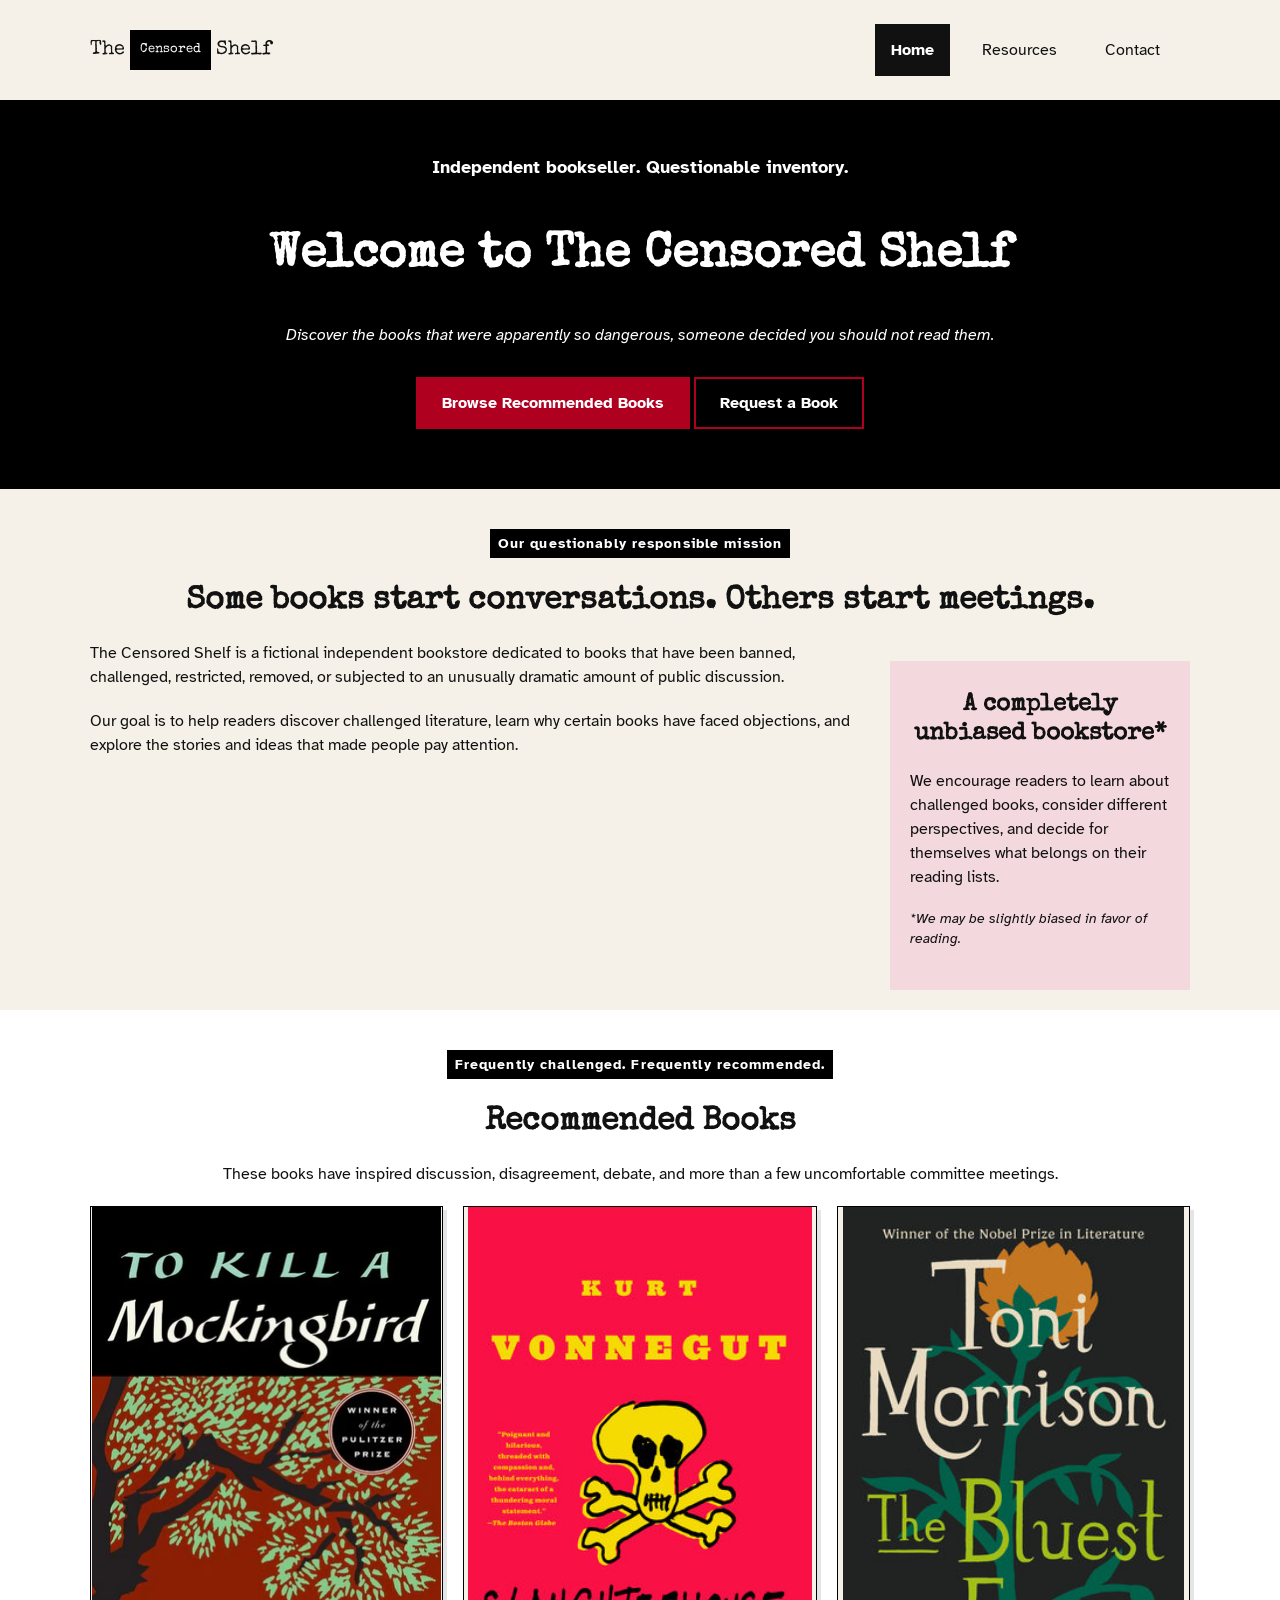
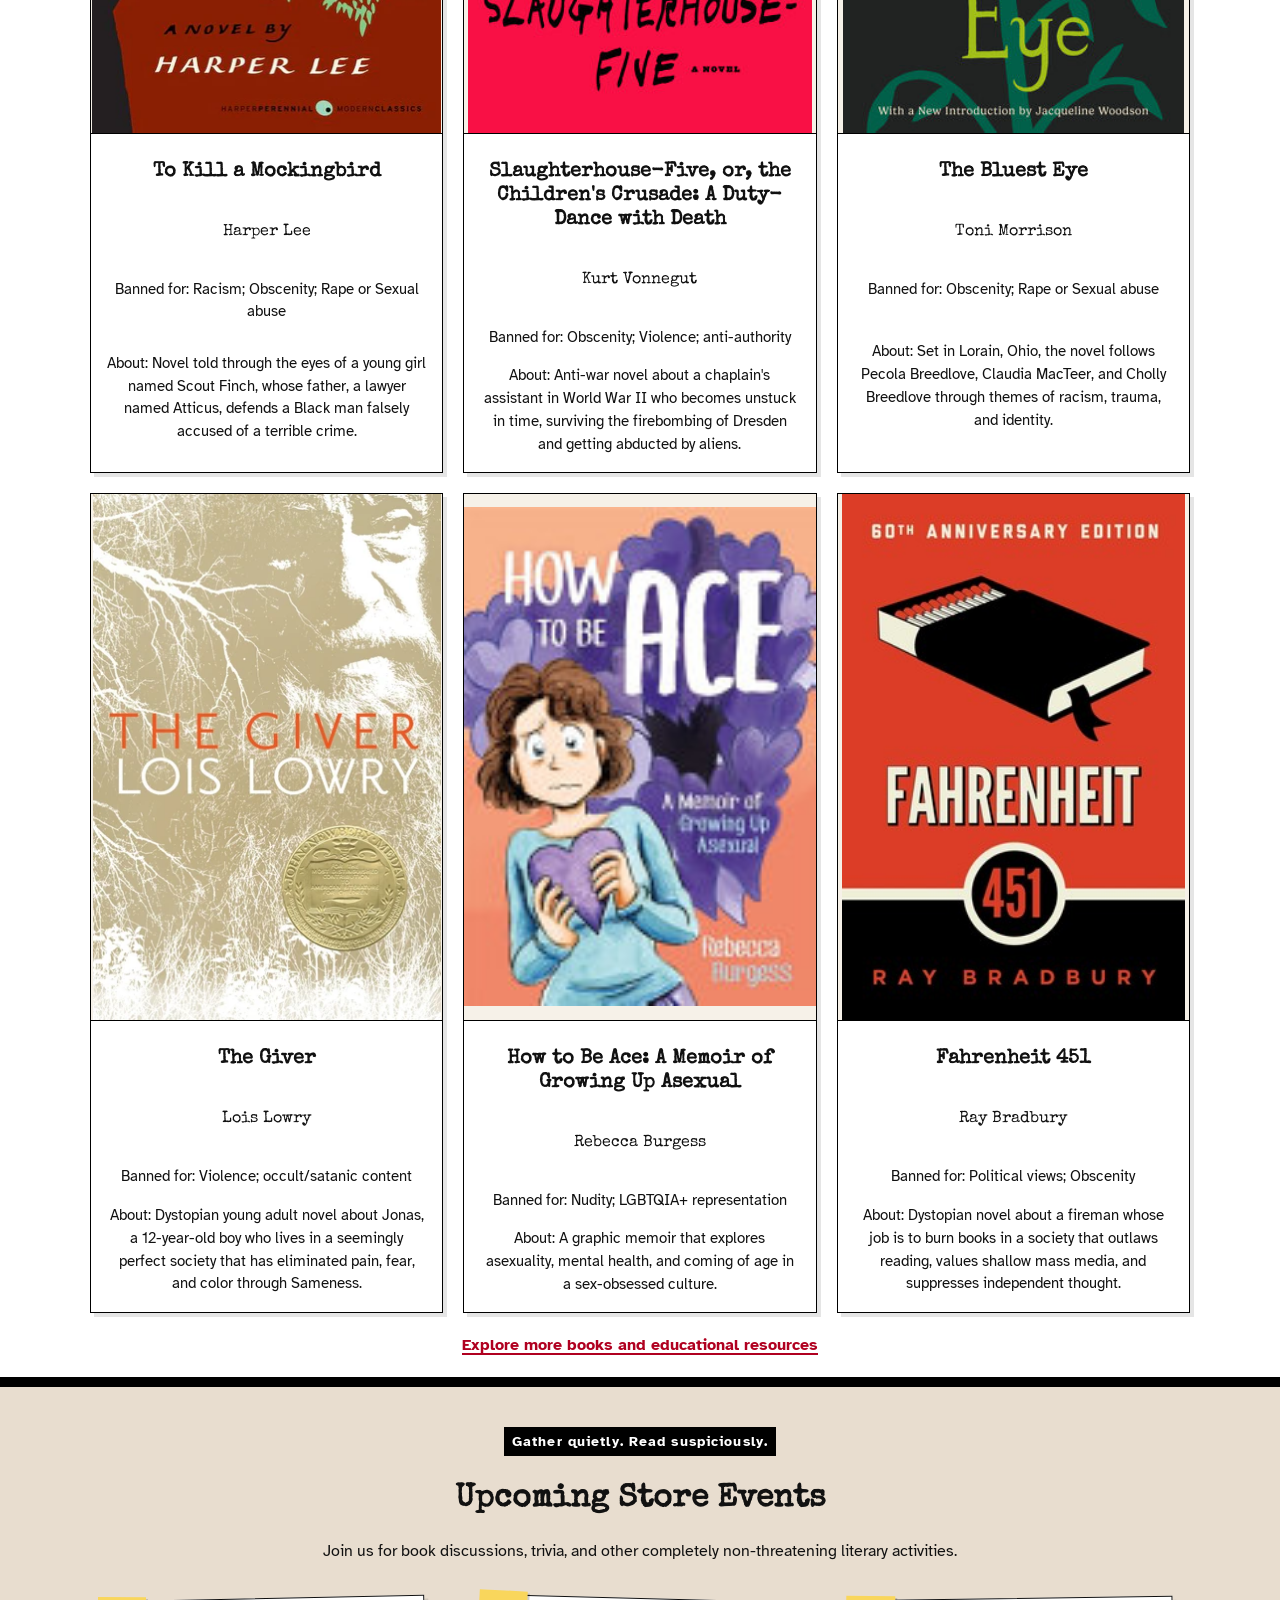
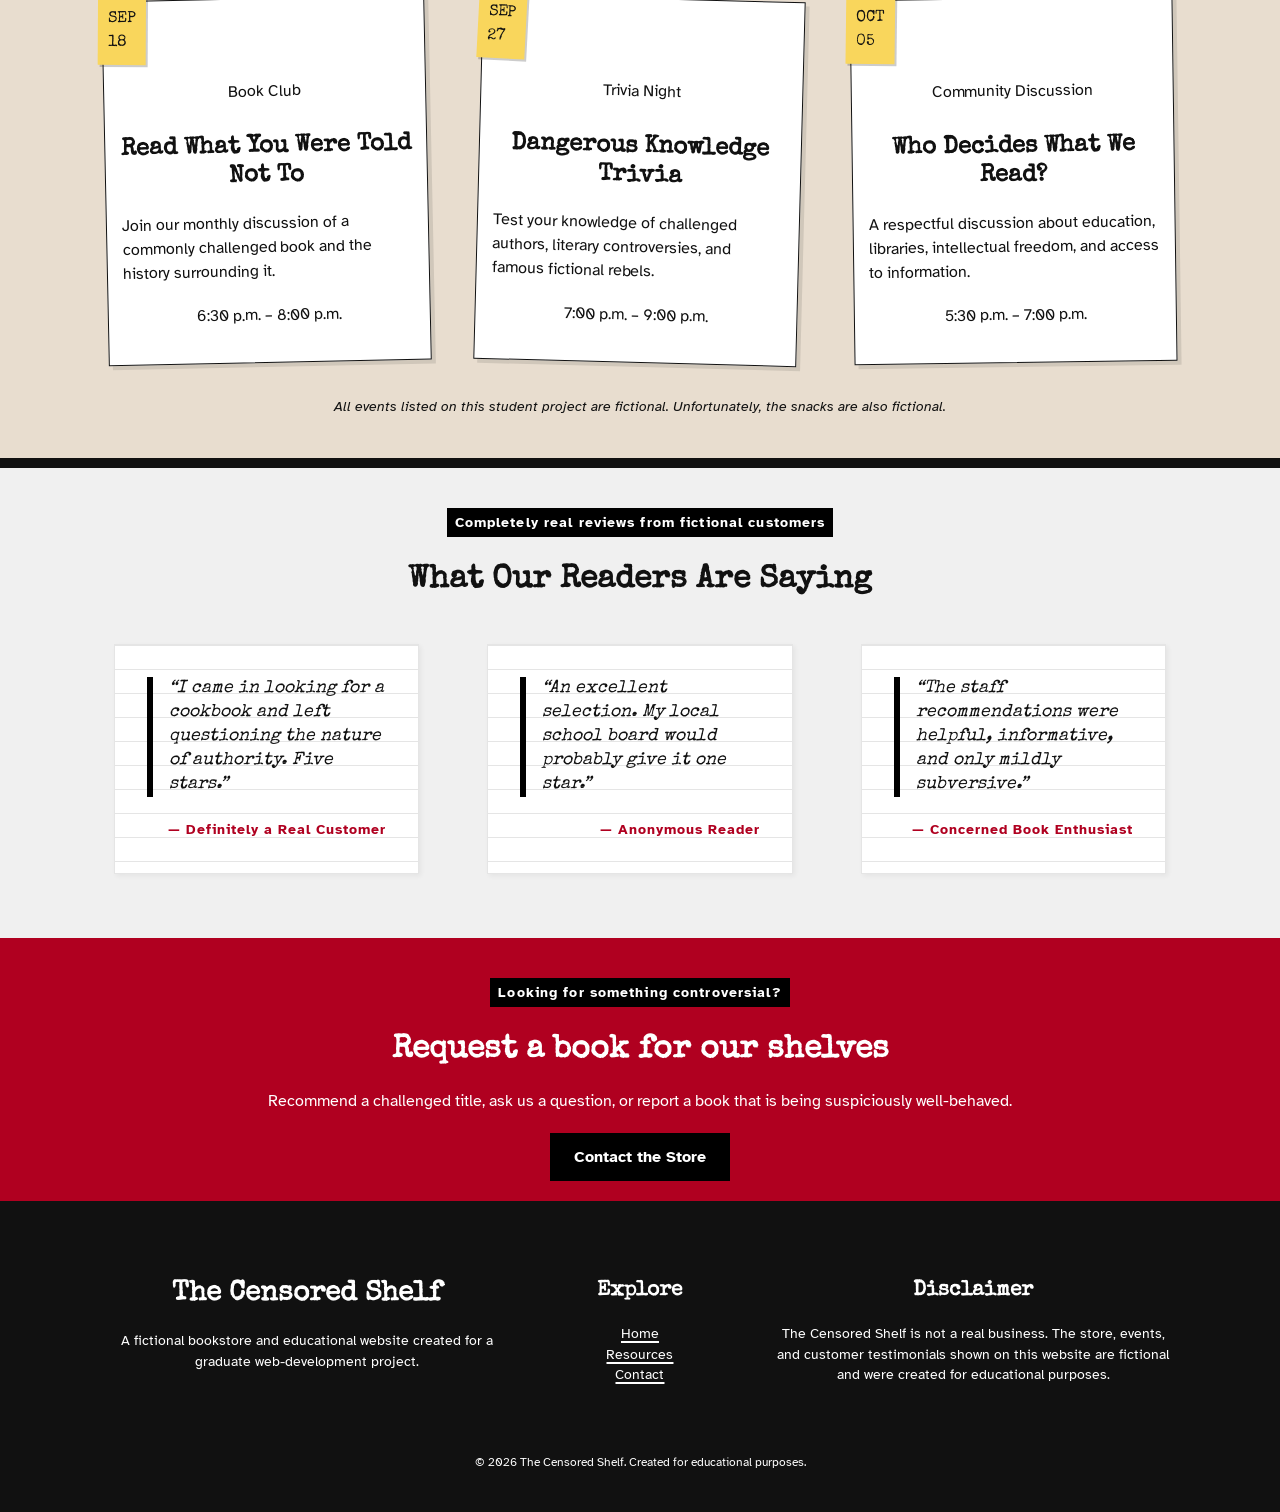
==== commit 95fca019: ".js changes added 5 more books to array downloaded 5 jpg to images folder updated .js code: generate" ====
--- a/index.html
+++ b/index.html
@@ -157,6 +157,7 @@
                     David's JavaScript will dynamically generate the recommended
                     book cards and place them inside this container.
                 -->
+                <div class="book-status sr-only" aria-live="polite"></div>
                 <div class="book-grid" id="book-list" aria-live="polite">
 
                     <p class="book-loading">
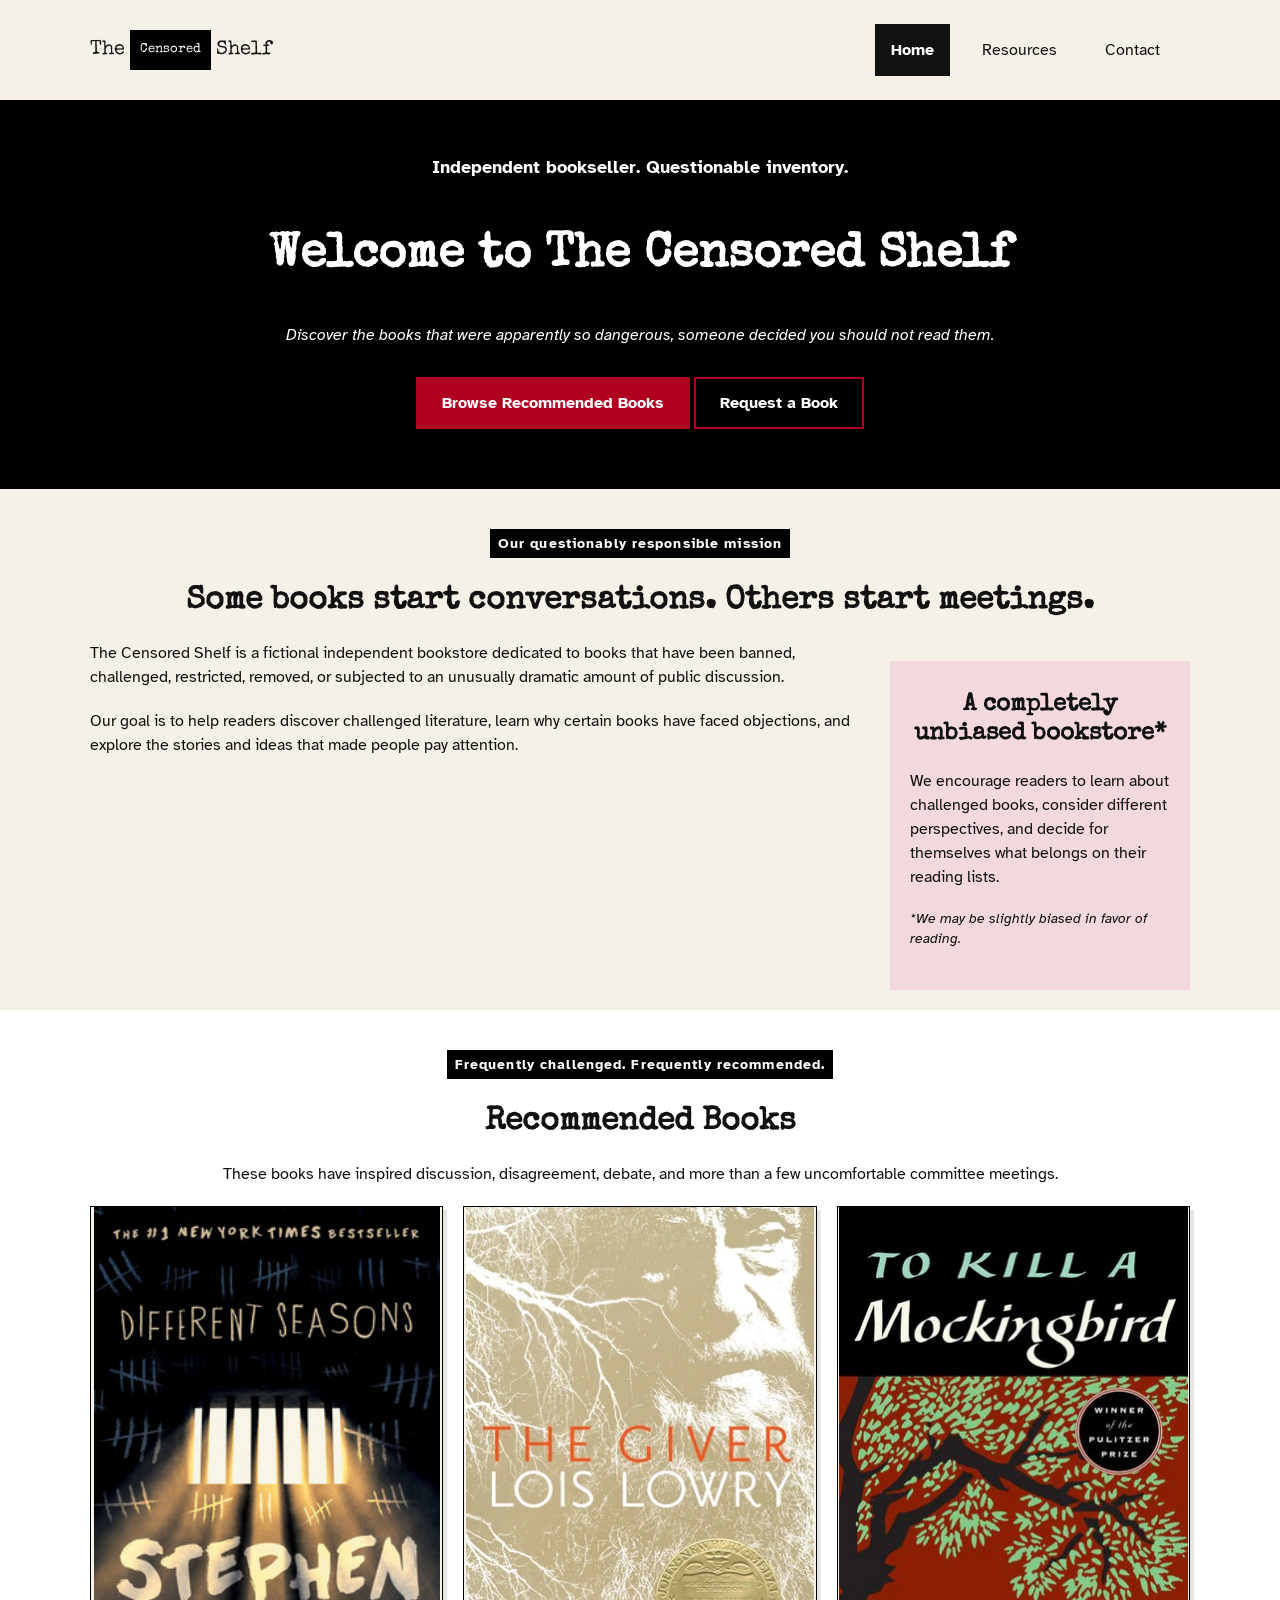
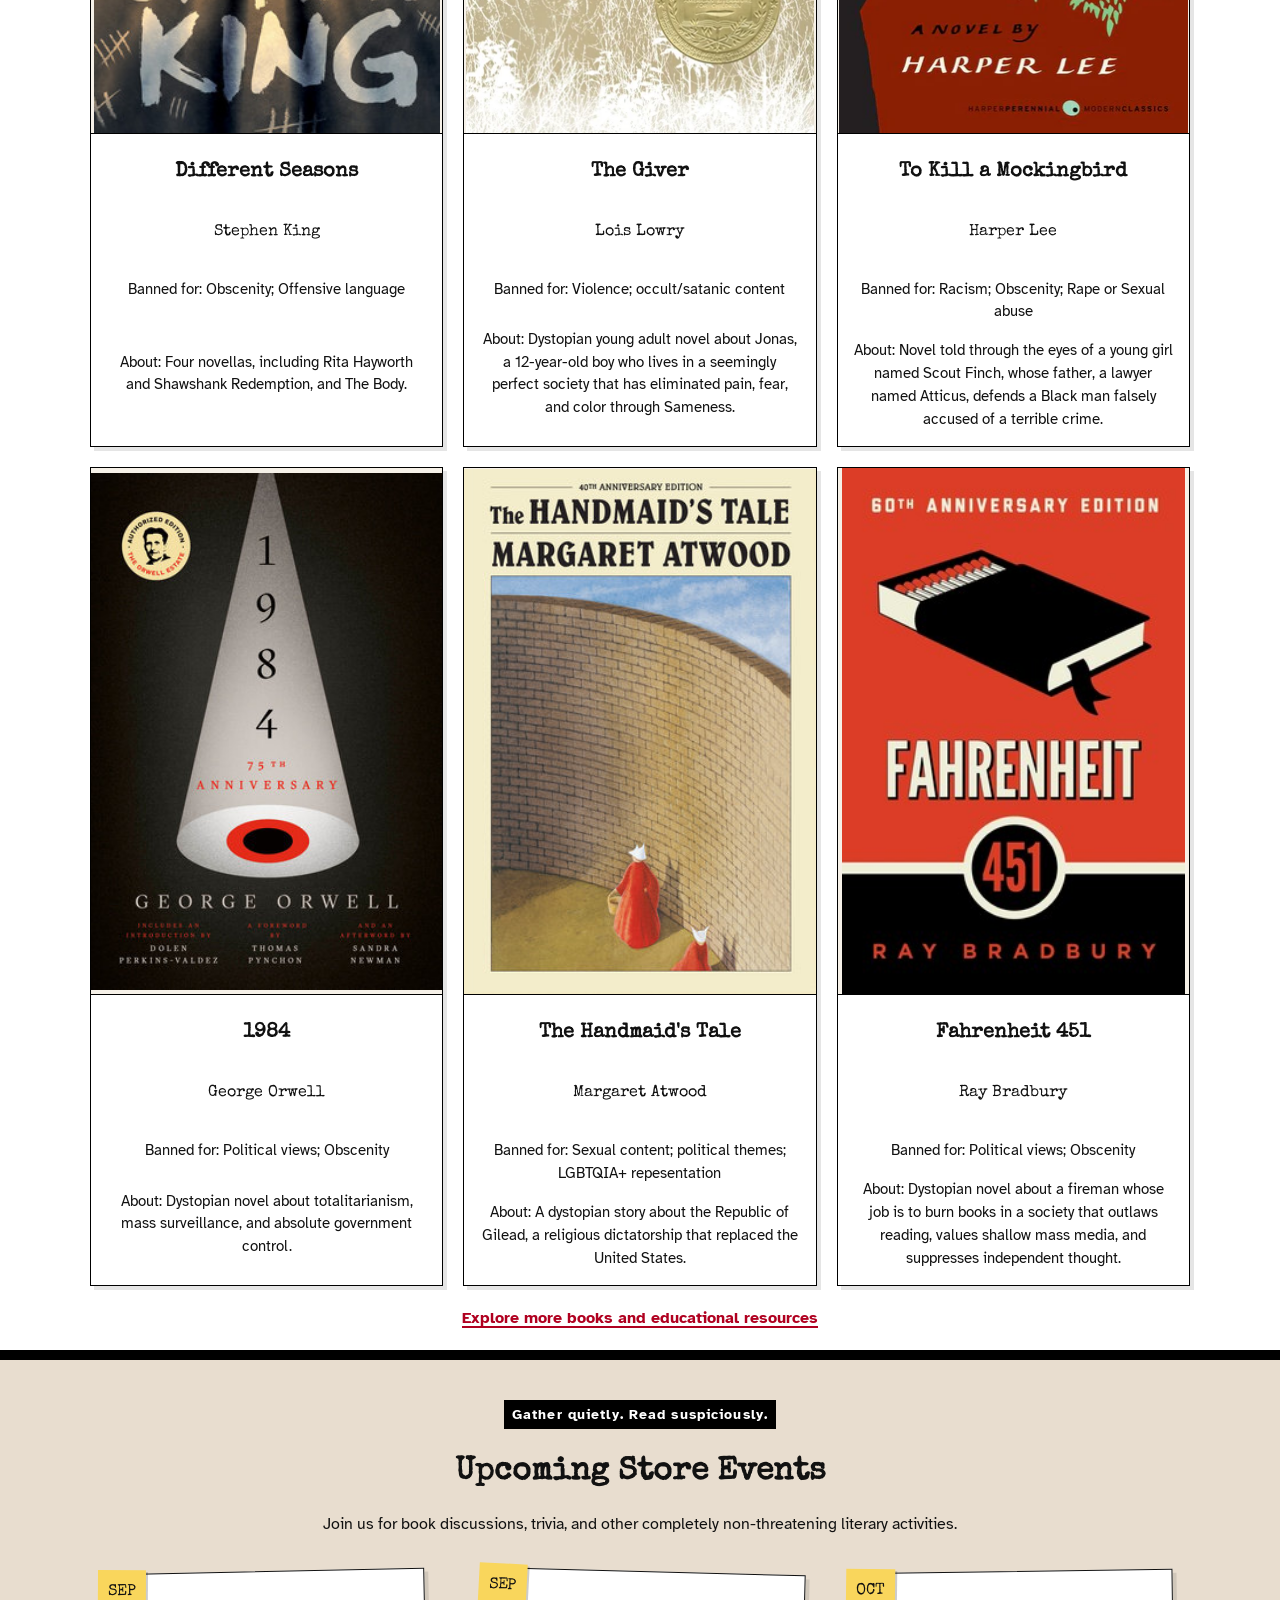
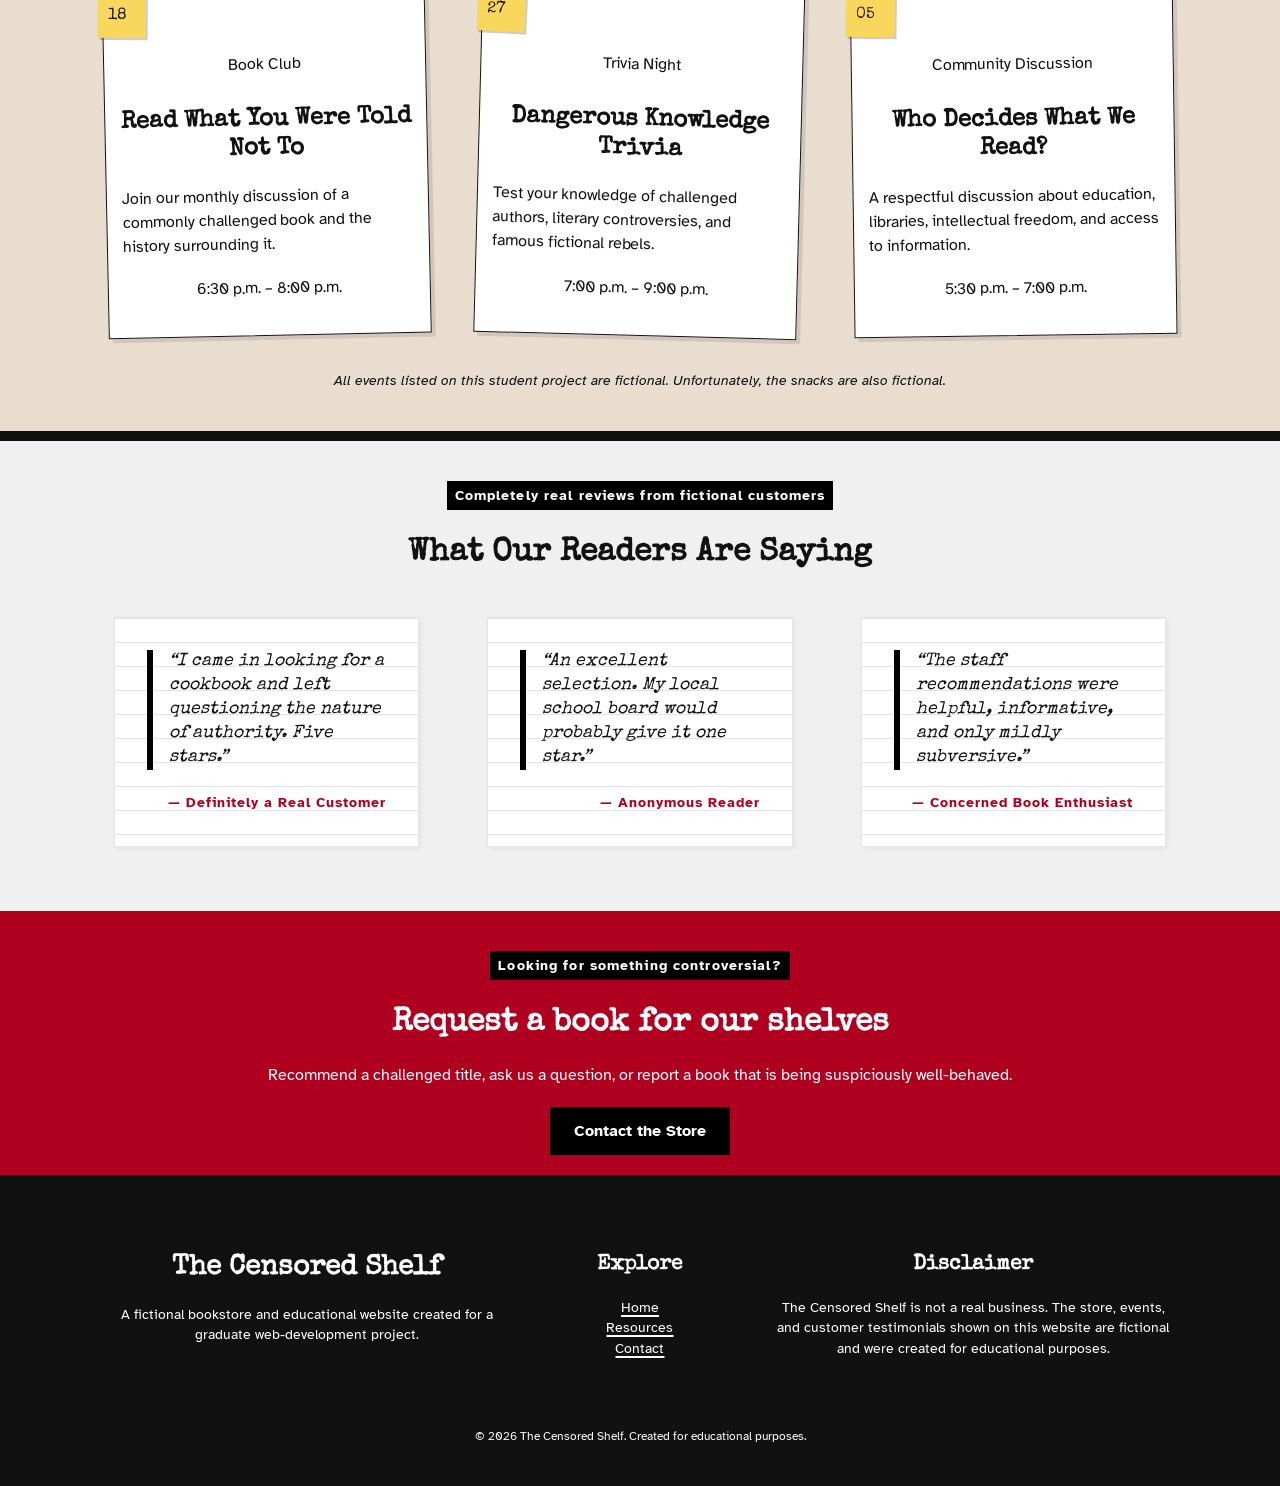
==== commit a876acff: "Styled resources page" ====
--- a/index.html
+++ b/index.html
@@ -303,14 +303,14 @@
 
                     <figure class="testimonial-card">
 
-                        <blockquote>
+                        <blockquote class="testimonial-quote">
                             <p>
                                 “I came in looking for a cookbook and left questioning
                                 the nature of authority. Five stars.”
                             </p>
                         </blockquote>
 
-                        <figcaption>
+                        <figcaption class="testimonial-name">
                             — Definitely a Real Customer
                         </figcaption>
 
@@ -319,14 +319,14 @@
 
                     <figure class="testimonial-card">
 
-                        <blockquote>
+                        <blockquote class="testimonial-quote">
                             <p>
                                 “An excellent selection. My local school board would
                                 probably give it one star.”
                             </p>
                         </blockquote>
 
-                        <figcaption>
+                        <figcaption class="testimonial-name">
                             — Anonymous Reader
                         </figcaption>
 
@@ -335,14 +335,14 @@
 
                     <figure class="testimonial-card">
 
-                        <blockquote>
+                        <blockquote class="testimonial-quote">
                             <p>
                                 “The staff recommendations were helpful, informative,
                                 and only mildly subversive.”
                             </p>
                         </blockquote>
 
-                        <figcaption>
+                        <figcaption class="testimonial-name">
                             — Concerned Book Enthusiast
                         </figcaption>
 
--- a/css/styles.css
+++ b/css/styles.css
@@ -115,7 +115,7 @@
     padding: 12px 24px;
     text-decoration: none;
     font-weight: 600;
-    transition: background-color 0.3 ease, transform 0.2 ease;
+    transition: background-color 0.3s ease, transform 0.2s ease;
 }
 
 .primary-button {
@@ -346,17 +346,20 @@
     font-size: 86%;
 }
 
-.books-section {
-    background-color: var(--card);
-    text-align: center;
-}
-
-.book-grid {
+.book-grid,
+.event-grid,
+.testimonial-grid,
+.resource-grid {
     display: grid;
     grid-template-columns: 1fr;
     grid-template-rows: auto;
     gap: 20px;
     margin-bottom: 20px;
+}
+
+.books-section {
+    background-color: var(--card);
+    text-align: center;
 }
 
 .book-card {
@@ -402,15 +405,6 @@
 
 .section-link {
     font-weight: 700;
-}
-
-.event-grid,
-.testimonial-grid {
-    display: grid;
-    grid-template-columns: 1fr;
-    grid-template-rows: auto auto auto;
-    gap: 20px;
-    margin-bottom: 20px;
 }
 
 .events-section {
@@ -475,7 +469,8 @@
     border-top: 10px solid var(--text);
 }
 
-.testimonial-card {
+.testimonial-card,
+.resource-card {
     background-color: var(--card);
     border: 1px solid var(--censored-gray);
     padding: 2rem;
@@ -487,7 +482,7 @@
     line-height: 1.5rem;
 }
 
-.testimonial-card blockquote {
+.testimonial-quote {
     font-family: "Special Elite", Georgia, serif;
     color: var(--text);
     font-size: 1.1rem;
@@ -498,12 +493,16 @@
 
 }
 
-figcaption {
+.testimonial-name {
     text-align: right;
     font-size: 0.9rem;
     color: var(--link);
     font-weight: bold;
     letter-spacing: 1px;
+}
+
+.resource-blurb {
+    margin-top: 20px;
 }
 
 .contact-banner {
@@ -657,7 +656,8 @@
     }
 
     .event-grid,
-    .testimonial-grid {
+    .testimonial-grid,
+    .resource-grid {
         display: grid;
         grid-template-columns: repeat(3, 1fr);
         grid-template-rows: auto;
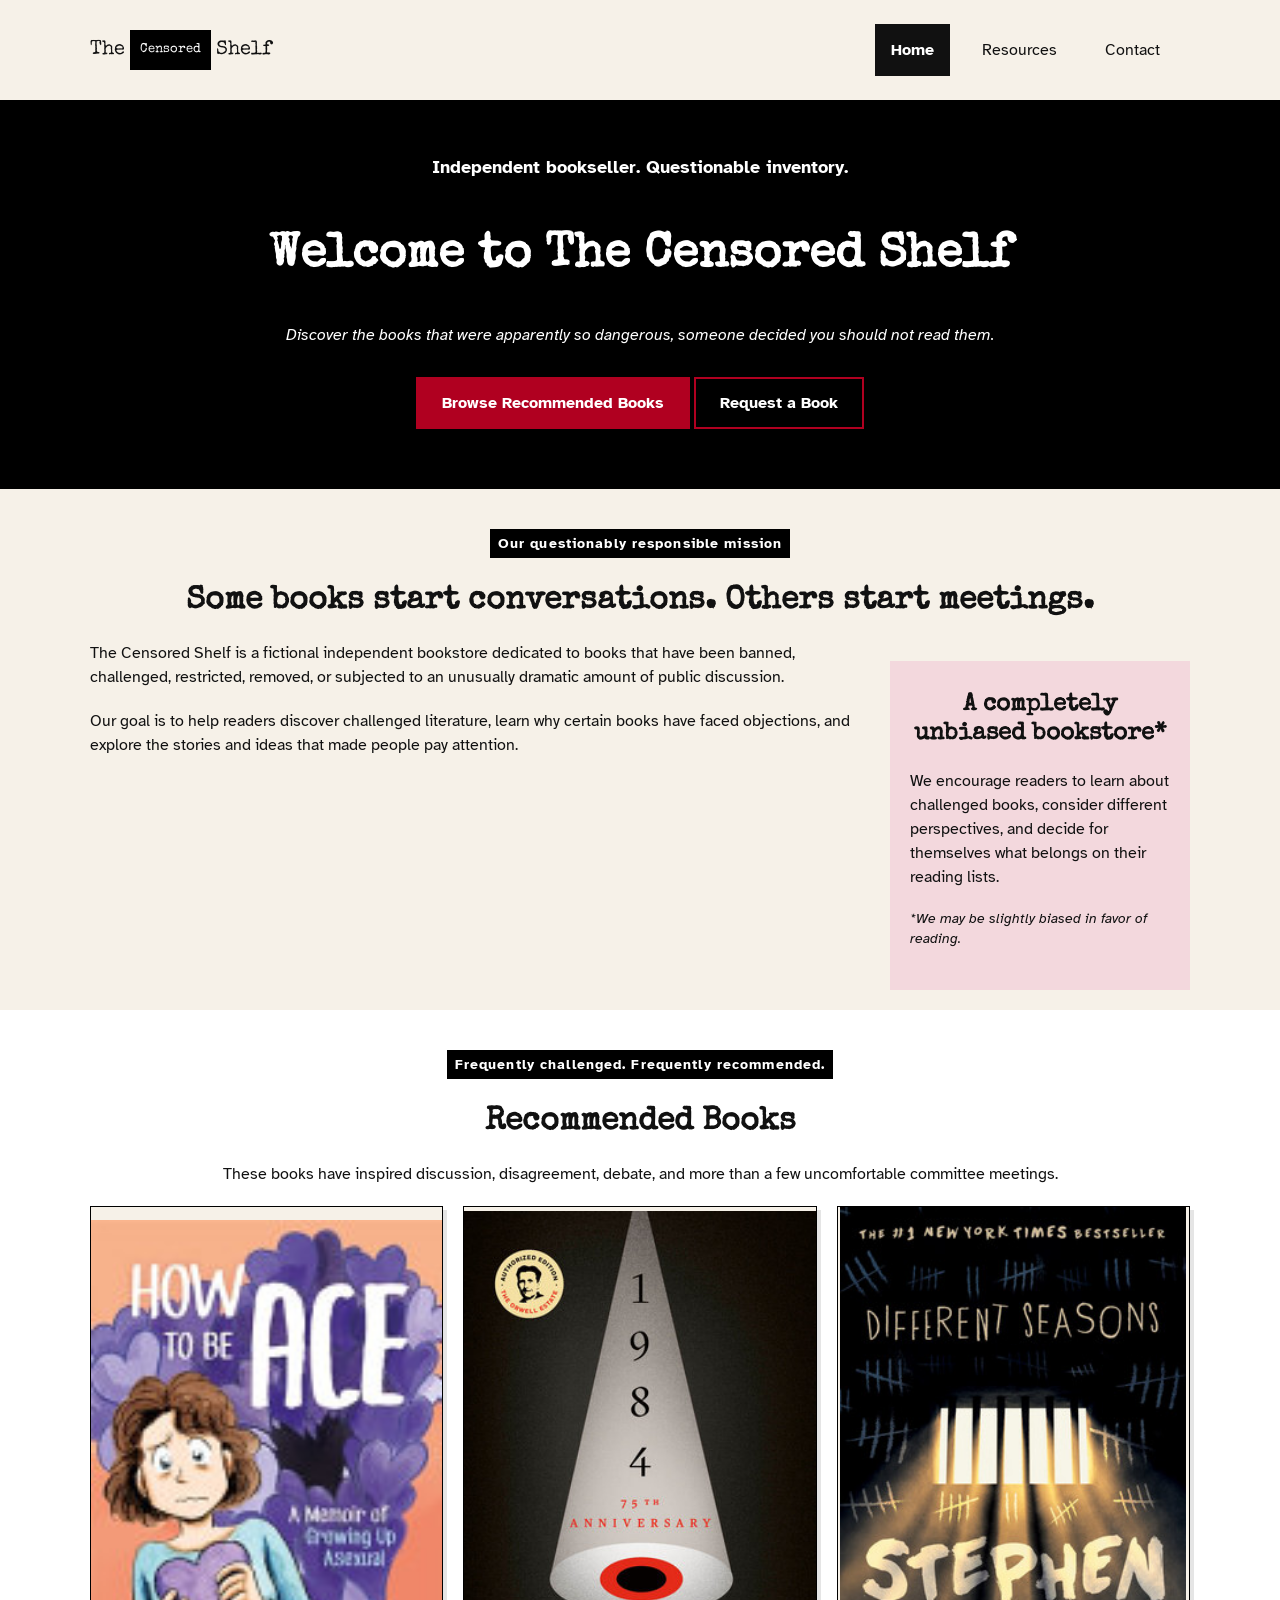
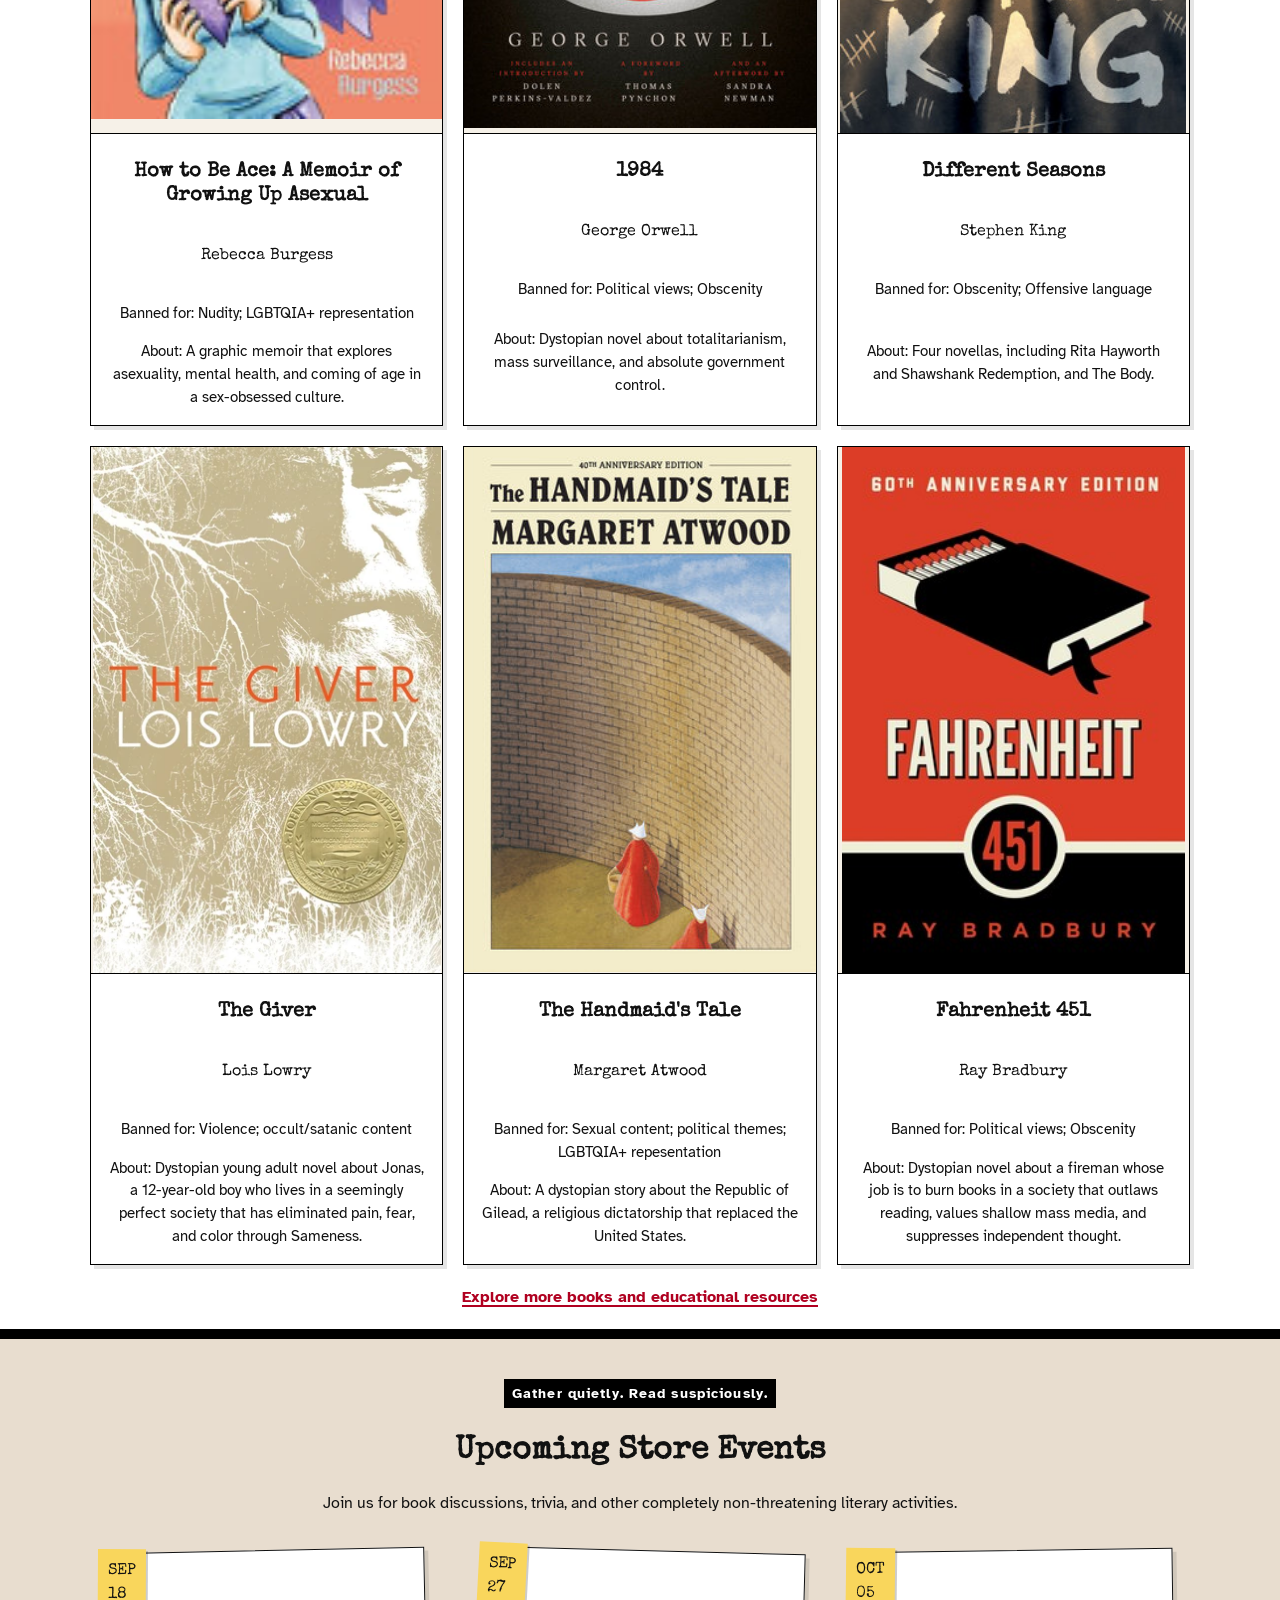
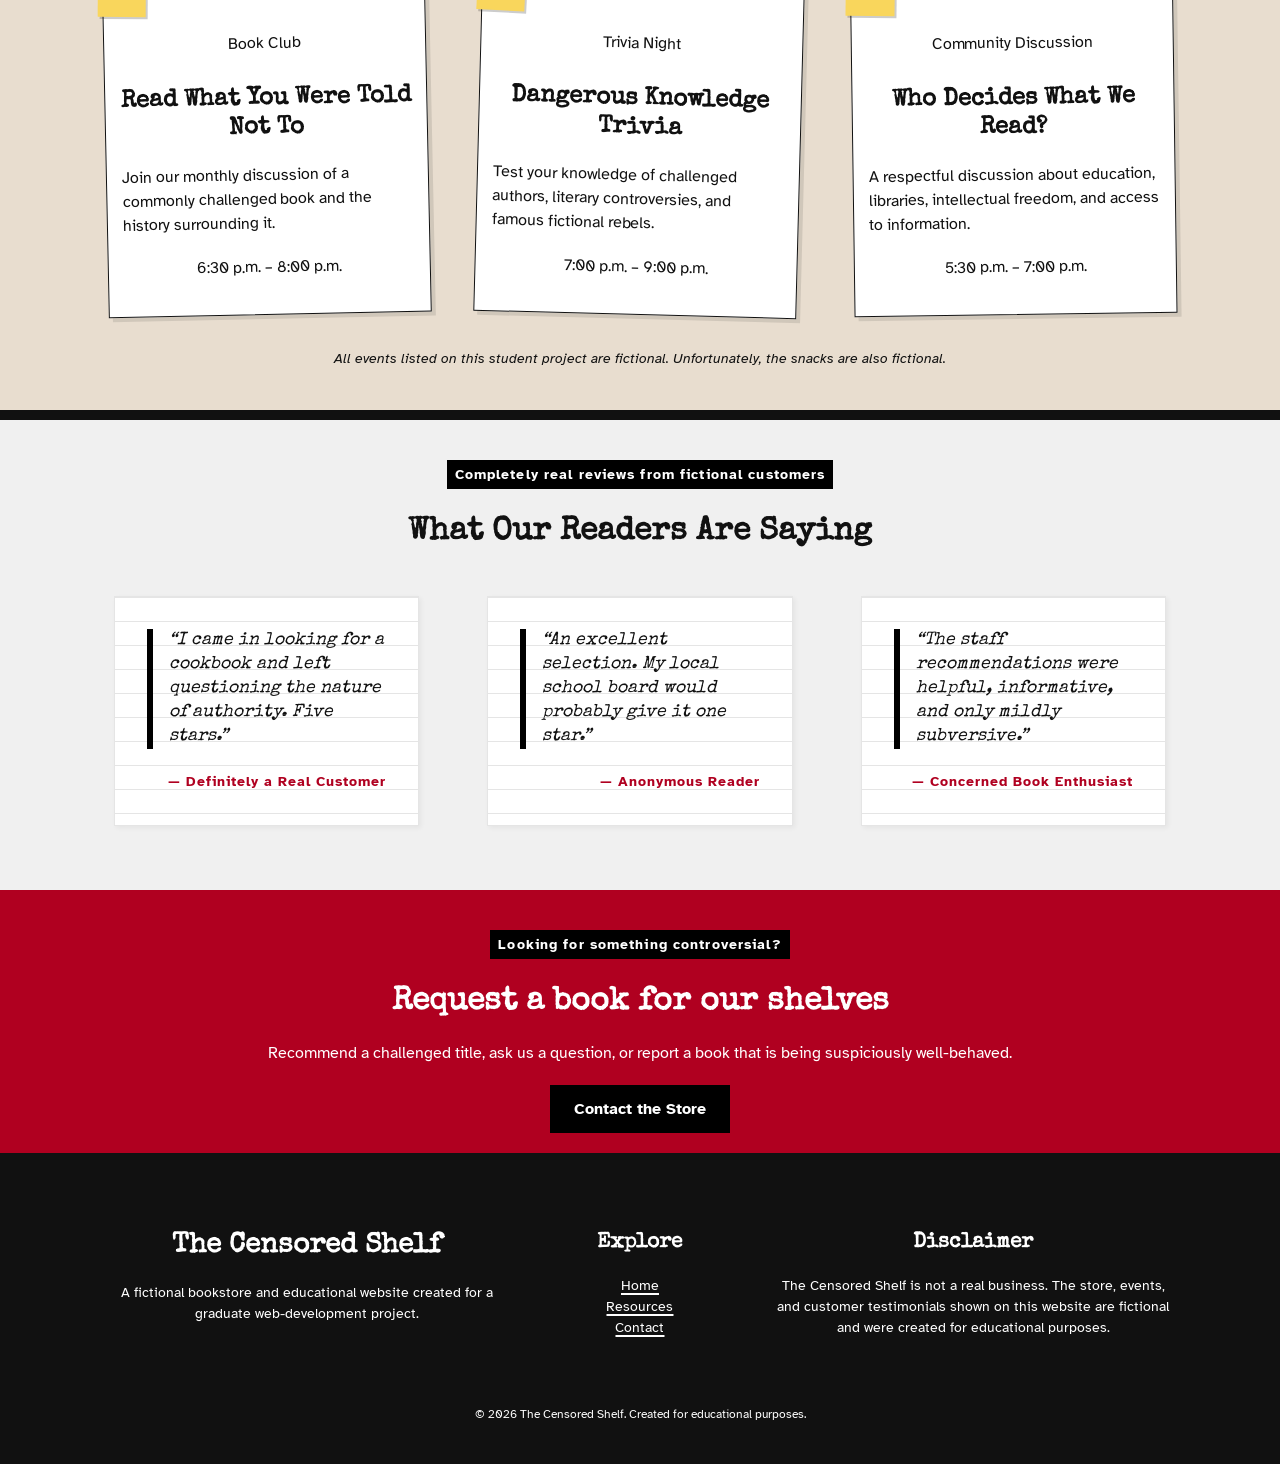
==== commit 664057e8: "Removed comments not needed anymore" ====
--- a/index.html
+++ b/index.html
@@ -153,10 +153,6 @@
                     </p>
                 </div>
 
-                <!--
-                    David's JavaScript will dynamically generate the recommended
-                    book cards and place them inside this container.
-                -->
                 <div class="book-status sr-only" aria-live="polite"></div>
                 <div class="book-grid" id="book-list" aria-live="polite">
 
@@ -433,16 +429,6 @@
         </div>
     </footer>
 
-
-    <!--
-        David can add the JavaScript file here after creating it.
-
-        Expected filename:
-        js/script.js
-
-        Uncomment the line below once the file exists.
-    -->
-
     <script src="js/script.js"></script>
 
 </body>
--- a/css/styles.css
+++ b/css/styles.css
@@ -148,6 +148,12 @@
     color: var(--white-text);
 }
 
+.primary-button:visited,
+.secondary-button:visited,
+.black-button:visited {
+    color: var(--white-text);
+}
+
 /* Redaction Decor */
 
 .redacted {
@@ -505,6 +511,11 @@
     margin-top: 20px;
 }
 
+.resource-feature {
+    background-color: var(--red-light);
+    padding: 20px;
+}
+
 .contact-banner {
     background-color: var(--link);
     color: var(--white-text);
@@ -517,24 +528,74 @@
 
 
 /* Form */
+
+.item.featured {
+    max-width: 600px;
+    margin: 2rem auto;
+    padding: 2rem;
+    border-radius: 8px;
+    background-color: var(--card);
+    border: 1px solid var(--censored-gray);
+    padding: 2rem;
+    position: relative;
+    box-shadow: rgba(0, 0, 0, 0.05) 2px 2px 5px;
+    background-image: linear-gradient(var(--censored-gray) 1px, transparent 1px);
+    background-size: 100% 1.5rem;
+    line-height: 1.5rem;
+}
+
+.item.featured form {
+    display: flex;
+    flex-direction: column;
+    gap: 1rem;
+
+}
 
 label {
     display: block;
     margin-bottom: .25em;
 }
 
-input,
+.item.featured input,
 select,
 textarea {
     width: 100%;
     font-family: inherit;
     font-size: inherit;
-    padding: .4em;
-    margin-bottom: .5em;
+    padding: 0.75em;
+
 }
 
 textarea {
+    font-family: inherit;
+    font-size: inherit;
     height: 5em;
+}
+
+fieldset {
+    border: none;
+    padding: 0;
+    margin: 0 0 2rem 0;
+}
+
+form-group {
+    max-width: 600px;
+    margin: 2rem auto;
+    padding: 2rem;
+    border-radius: 8px;
+    background-color: var(--card);
+    border: 1px solid var(--censored-gray);
+    padding: 2rem;
+    position: relative;
+    box-shadow: rgba(0, 0, 0, 0.05) 2px 2px 5px;
+    background-image: linear-gradient(var(--censored-gray) 1px, transparent 1px);
+    background-size: 100% 1.5rem;
+    line-height: 1.5rem;
+}
+
+legend {
+    font-weight: bold;
+    margin-bottom: 1rem;
 }
 
 /* Footer Section */
@@ -575,16 +636,7 @@
 /* Transform for screens bigger than 768px */
 
 @media only screen and (min-width: 768px) {
-    .book-grid {
-        display: grid;
-        grid-template-columns: repeat(2, 1fr);
-        grid-template-rows: auto;
-    }
-}
-
-/* Transform for screens bigger than 1024px */
-
-@media only screen and (min-width: 1024px) {
+
     .menu-btn {
         display: none;
     }
@@ -651,12 +703,10 @@
 
     .book-grid {
         display: grid;
-        grid-template-columns: repeat(3, 1fr);
+        grid-template-columns: repeat(2, 1fr);
         grid-template-rows: auto;
     }
 
-    .event-grid,
-    .testimonial-grid,
     .resource-grid {
         display: grid;
         grid-template-columns: repeat(3, 1fr);
@@ -668,4 +718,24 @@
     .footer-container {
         grid-template-columns: 2fr 1fr 2fr;
     }
+}
+
+/* Transform for screens bigger than 1024px */
+
+@media only screen and (min-width: 1024px) {
+
+    .book-grid {
+        display: grid;
+        grid-template-columns: repeat(3, 1fr);
+        grid-template-rows: auto;
+    }
+
+    .event-grid,
+    .testimonial-grid {
+        display: grid;
+        grid-template-columns: repeat(3, 1fr);
+        grid-template-rows: auto;
+        gap: 20px;
+        margin-bottom: 20px;
+    }
 }
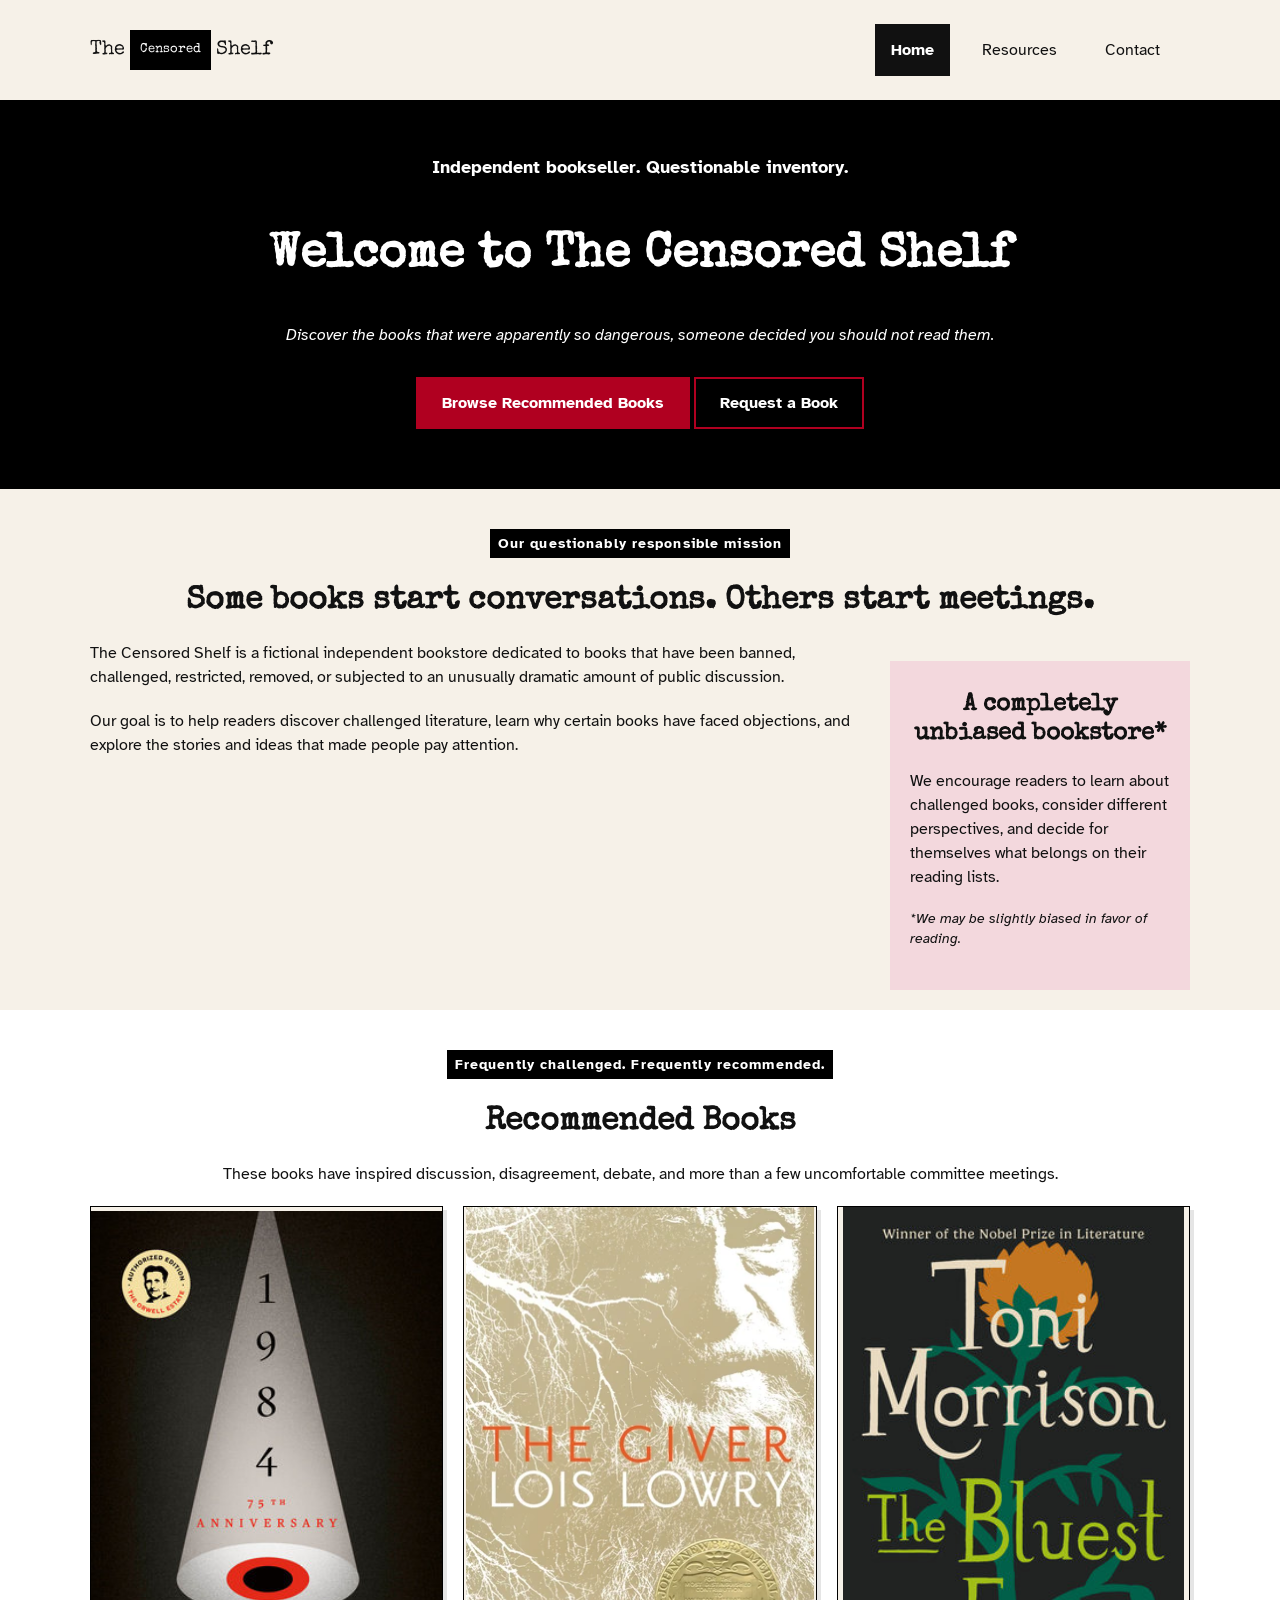
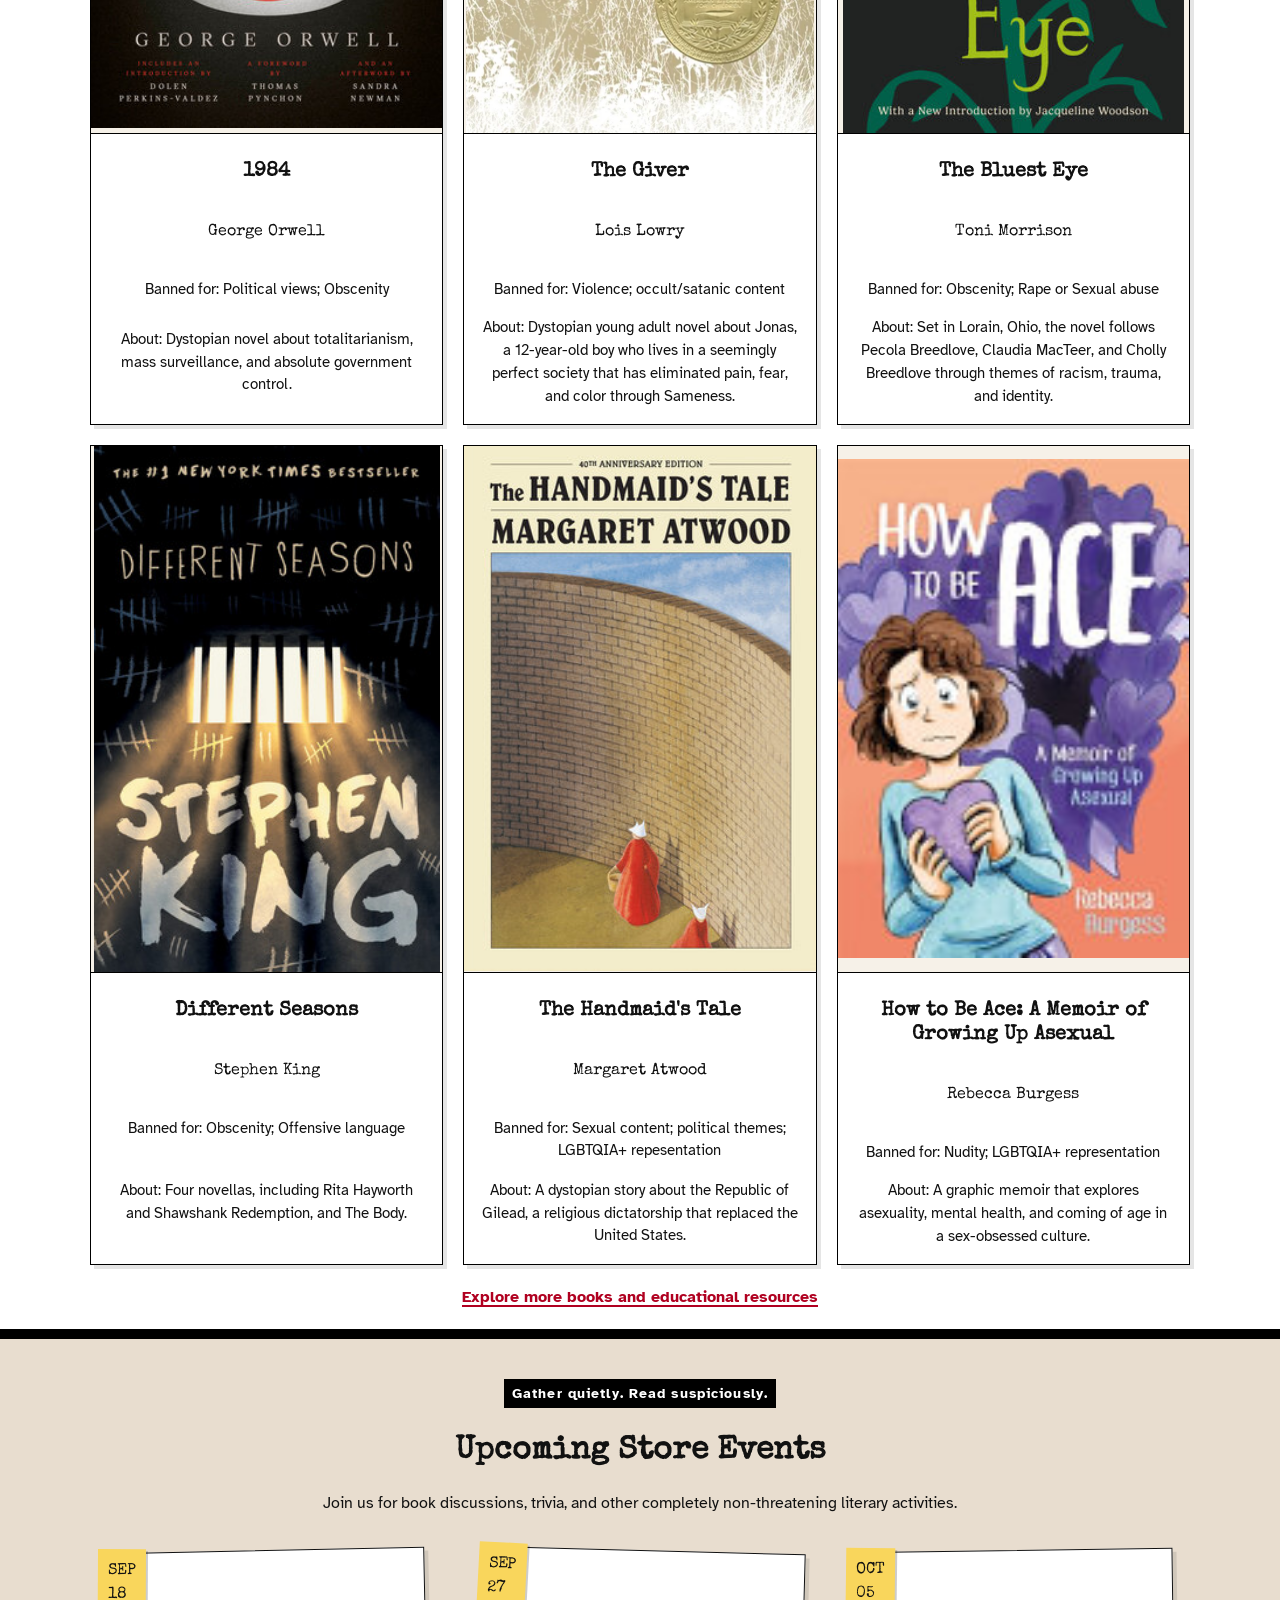
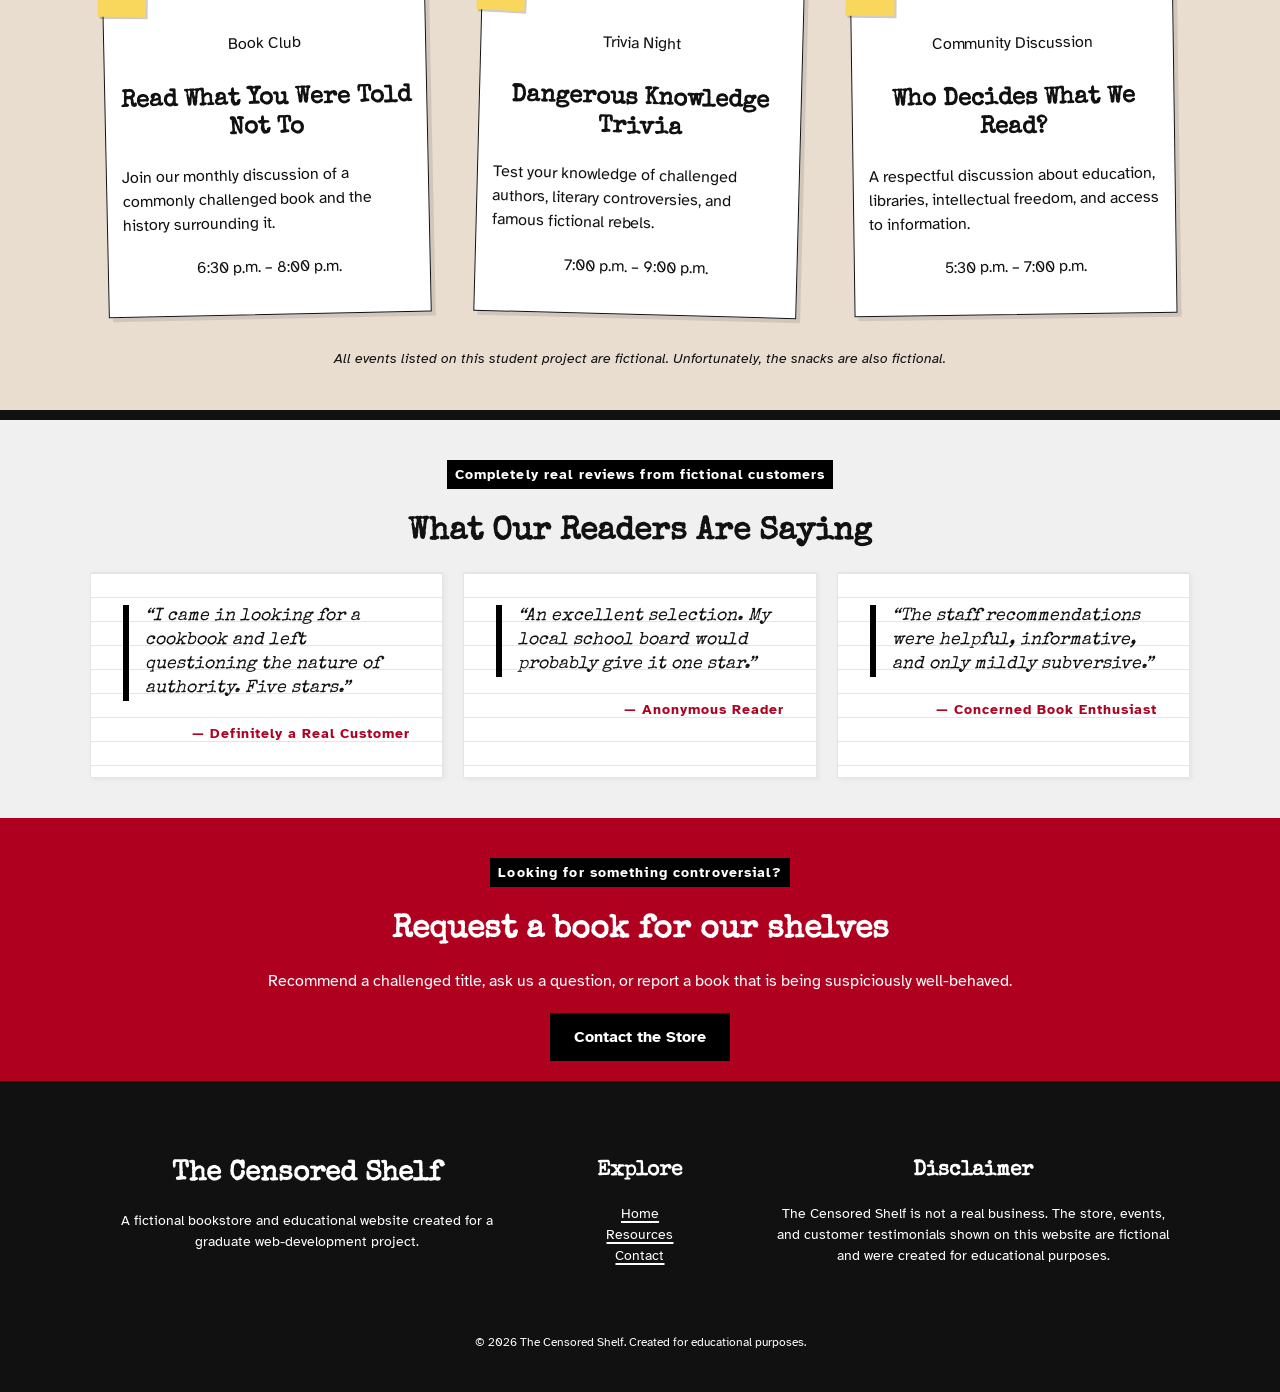
==== commit 790f69f2: "Tweaks for Continuity -Adjusted page titles -Added heading labels to Contact forms -Deleted Contact " ====
--- a/index.html
+++ b/index.html
@@ -9,7 +9,7 @@
     <meta name="description"
         content="The Censored Shelf is a fictional bookstore and educational resource focused on banned and challenged books.">
 
-    <title>The Censored Shelf | Home</title>
+    <title>Home | The Censored Shelf</title>
 
     <link rel="preconnect" href="https://fonts.googleapis.com">
     <link rel="preconnect" href="https://fonts.gstatic.com" crossorigin>
--- a/css/styles.css
+++ b/css/styles.css
@@ -470,7 +470,8 @@
     text-align: center;
 }
 
-.testimonials-section {
+.testimonials-section,
+.job-application {
     background-color: var(--file-gray);
     border-top: 10px solid var(--text);
 }
@@ -482,7 +483,7 @@
     padding: 2rem;
     position: relative;
     box-shadow: rgba(0, 0, 0, 0.05) 2px 2px 5px;
-    margin: 1.5rem;
+    margin: 0;
     background-image: linear-gradient(var(--censored-gray) 1px, transparent 1px);
     background-size: 100% 1.5rem;
     line-height: 1.5rem;
@@ -529,7 +530,10 @@
 
 /* Form */
 
-.item.featured {
+.item-featured,
+.form-group,
+.radio-group,
+.checkbox-group {
     max-width: 600px;
     margin: 2rem auto;
     padding: 2rem;
@@ -544,7 +548,7 @@
     line-height: 1.5rem;
 }
 
-.item.featured form {
+.item-featured form {
     display: flex;
     flex-direction: column;
     gap: 1rem;
@@ -556,7 +560,7 @@
     margin-bottom: .25em;
 }
 
-.item.featured input,
+.item-featured input,
 select,
 textarea {
     width: 100%;
@@ -598,6 +602,28 @@
     margin-bottom: 1rem;
 }
 
+
+.radio-option,
+.checkbox-option {
+    display: flex;
+    align-items: center;
+    gap: 0.5rem;
+    margin-bottom: 0.75rem;
+}
+
+.radio-option input,
+.checkbox-option input {
+    width: auto !important;
+    flex: none;
+    margin: 0;
+}
+
+.radio-option label,
+.checkbox-option label {
+    display: inline !important;
+    margin: 0;
+}
+
 /* Footer Section */
 
 footer {
@@ -738,4 +764,8 @@
         gap: 20px;
         margin-bottom: 20px;
     }
+
+    .resource-grid {
+        gap: 20px;
+    }
 }
